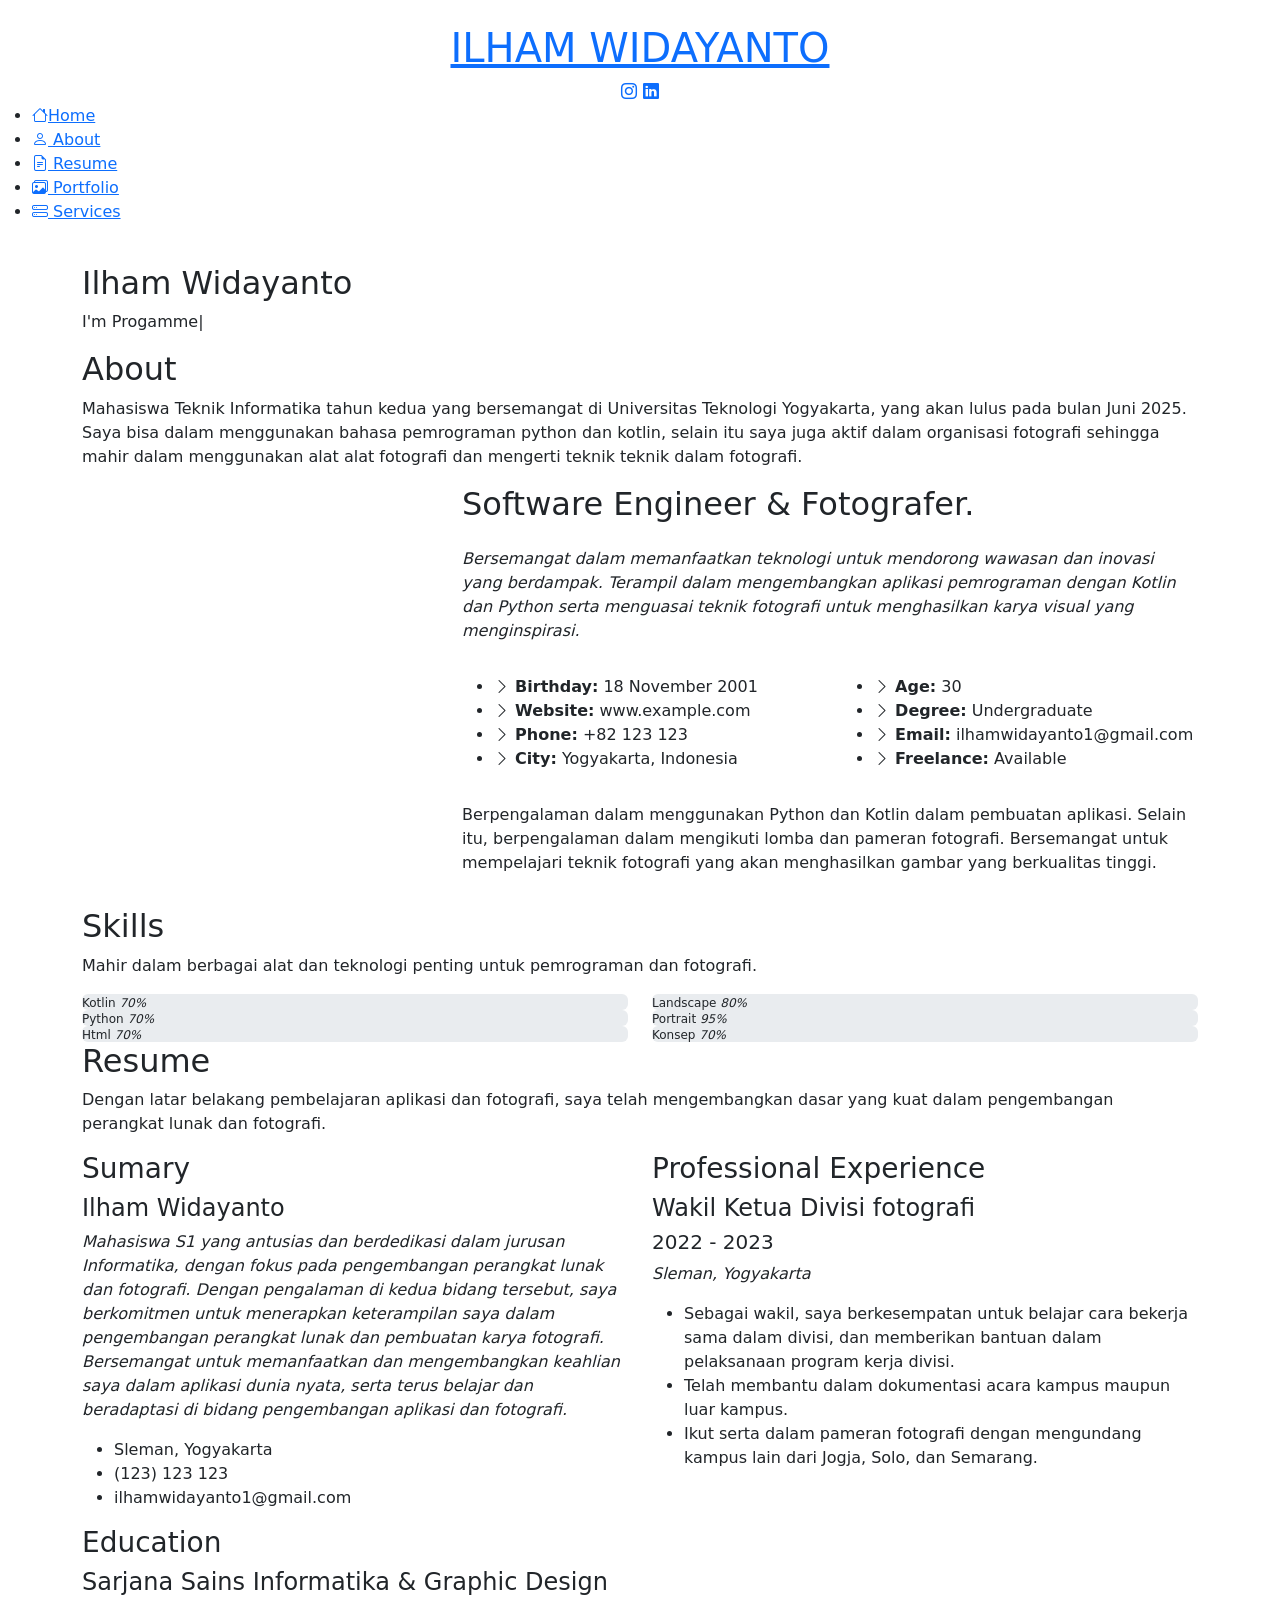
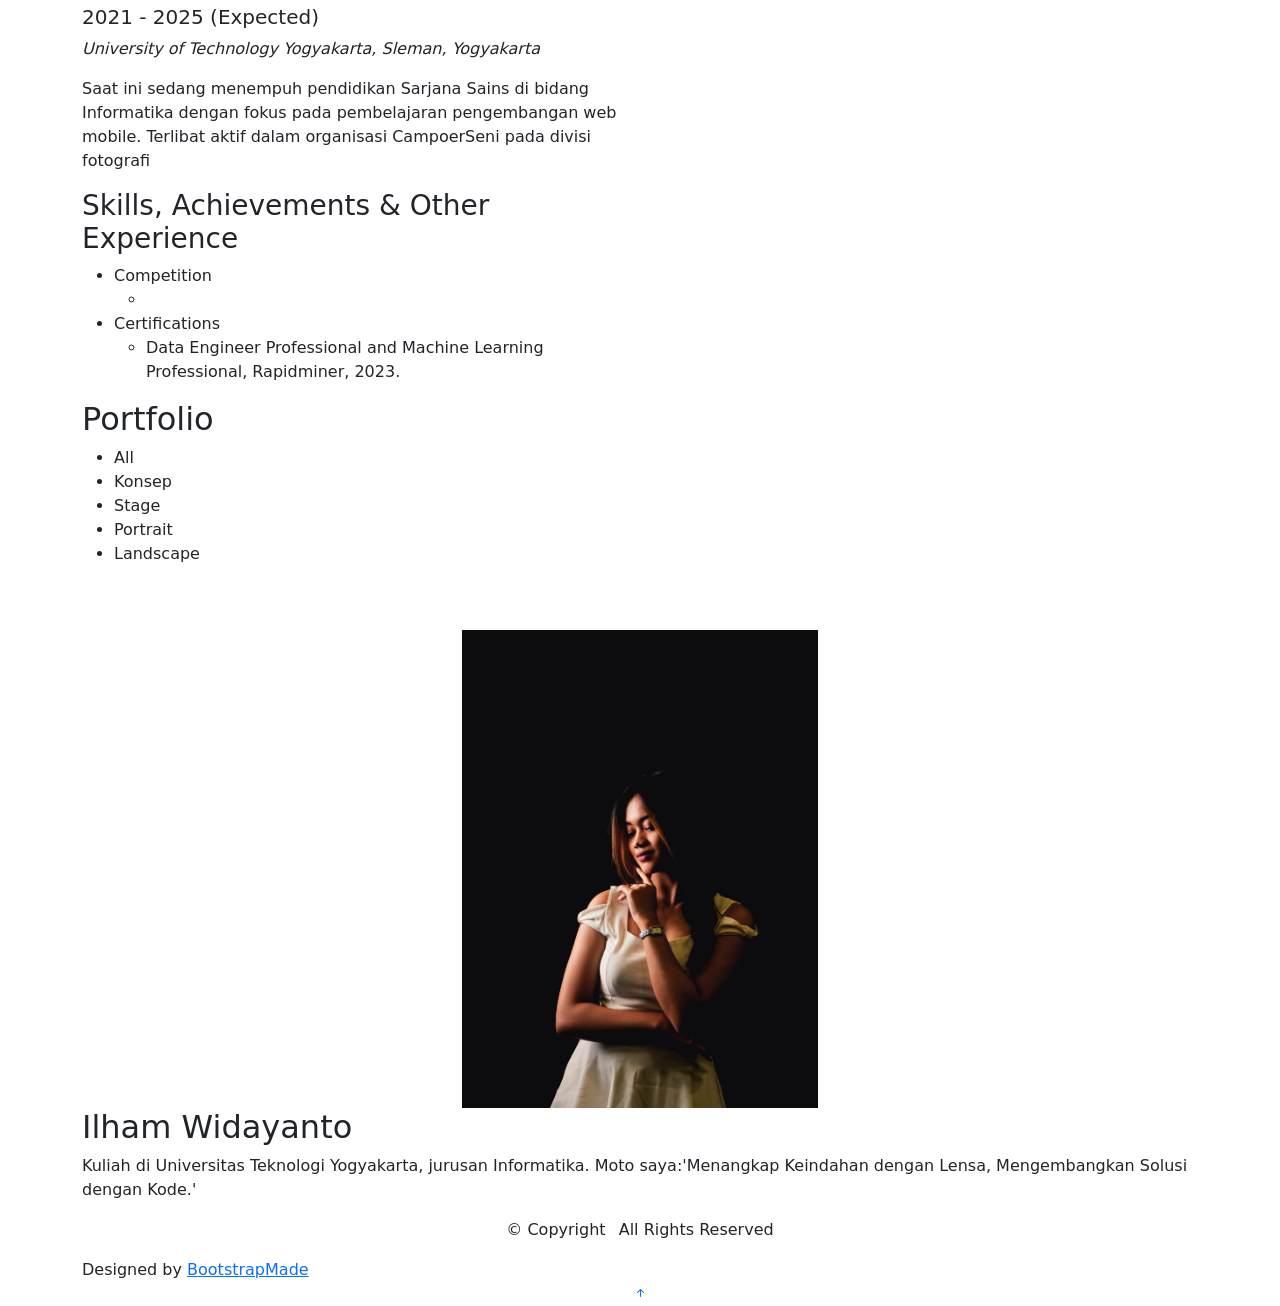
==== index.html @ 5b8242fe "Update index.html" ====
<!DOCTYPE html>
<html lang="en">

<head>
  <meta charset="utf-8">
  <meta content="width=device-width, initial-scale=1.0" name="viewport">
  <title>Portofolioku</title>
  <meta content="" name="description">
  <meta content="" name="keywords">

  <!-- Fonts -->
  <link href="https://fonts.googleapis.com" rel="preconnect">
  <link href="https://fonts.gstatic.com" rel="preconnect" crossorigin>
  <link href="https://fonts.googleapis.com/css2?family=Roboto:ital,wght@0,100;0,300;0,400;0,500;0,700;0,900;1,100;1,300;1,400;1,500;1,700;1,900&family=Poppins:ital,wght@0,100;0,200;0,300;0,400;0,500;0,600;0,700;0,800;0,900;1,100;1,200;1,300;1,400;1,500;1,600;1,700;1,800;1,900&family=Raleway:ital,wght@0,100;0,200;0,300;0,400;0,500;0,600;0,700;0,800;0,900;1,100;1,200;1,300;1,400;1,500;1,600;1,700;1,800;1,900&display=swap" rel="stylesheet">

  <!-- Vendor CSS Files -->
  <link href="vendor/bootstrap/css/bootstrap.min.css" rel="stylesheet">
  <link href="vendor/bootstrap-icons/bootstrap-icons.css" rel="stylesheet">
  <link href="vendor/aos/aos.css" rel="stylesheet">
  <link href="vendor/glightbox/css/glightbox.min.css" rel="stylesheet">
  <link href="vendor/swiper/swiper-bundle.min.css" rel="stylesheet">

  <!-- Main CSS File -->
  <link href="css/main.css" rel="stylesheet">

  <!-- =======================================================
  * Template Name: iPortfolio
  * Template URL: https://bootstrapmade.com/iportfolio-bootstrap-portfolio-websites-template/
  * Updated: Jun 29 2024 with Bootstrap v5.3.3
  * Author: BootstrapMade.com
  * License: https://bootstrapmade.com/license/
  ======================================================== -->
</head>

<body class="index-page">

  <header id="header" class="header dark-background d-flex flex-column">
    <i class="header-toggle d-xl-none bi bi-list"></i>

    <div class="profile-img">
      <img src="img/my-profile-img1.jpg" alt="" class="img-fluid rounded-circle">
    </div>

    <a href="index.html" class="logo d-flex align-items-center justify-content-center">
      <!-- Uncomment the line below if you also wish to use an image logo -->
      <!-- <img src="assets/img/logo.png" alt=""> -->
      <h1 class="sitename">ILHAM WIDAYANTO</h1>
    </a>

    <div class="social-links text-center">
      <a href="https://www.instagram.com/ilhamwdyt" class="instagram"><i class="bi bi-instagram"></i></a>
      <a href="https://www.linkedin.com/in/ilham-widayanto-861494320/" class="linkedin"><i class="bi bi-linkedin"></i></a>
    </div>

    <nav id="navmenu" class="navmenu">
      <ul>
        <li><a href="#hero" class="active"><i class="bi bi-house navicon"></i>Home</a></li>
        <li><a href="#about"><i class="bi bi-person navicon"></i> About</a></li>
        <li><a href="#resume"><i class="bi bi-file-earmark-text navicon"></i> Resume</a></li>
        <li><a href="#portfolio"><i class="bi bi-images navicon"></i> Portfolio</a></li>
        <li><a href="#services"><i class="bi bi-hdd-stack navicon"></i> Services</a></li>
      </ul>
    </nav>

  </header>

  <main class="main">

    <!-- Hero Section -->
    <section id="hero" class="hero section dark-background">

      <img src="img/hero-bg1.jpg" alt="" data-aos="fade-in" class="">

      <div class="container" data-aos="fade-up" data-aos-delay="100">
        <h2>Ilham Widayanto</h2>
        <p>I'm <span class="typed" data-typed-items="Progammer, Photographer">Designer</span><span class="typed-cursor typed-cursor--blink" aria-hidden="true"></span><span class="typed-cursor typed-cursor--blink" aria-hidden="true"></span></p>
      </div>

    </section><!-- /Hero Section -->

    <!-- About Section -->
    <section id="about" class="about section">

      <!-- Section Title -->
      <div class="container section-title" data-aos="fade-up">
        <h2>About</h2>
        <p>Mahasiswa Teknik Informatika tahun kedua yang bersemangat di Universitas Teknologi Yogyakarta, yang akan lulus pada bulan Juni 2025. Saya bisa dalam menggunakan bahasa pemrograman python dan kotlin, selain itu saya juga aktif dalam organisasi fotografi sehingga mahir dalam menggunakan alat alat fotografi dan mengerti teknik teknik dalam fotografi.</p>
      </div><!-- End Section Title -->

      <div class="container" data-aos="fade-up" data-aos-delay="100">

        <div class="row gy-4 justify-content-center">
          <div class="col-lg-4">
            <img src="img/my-profile-img1.jpg" class="img-fluid" alt="">
          </div>
          <div class="col-lg-8 content">
            <h2>Software Engineer &amp; Fotografer.</h2>
            <p class="fst-italic py-3">
              Bersemangat dalam memanfaatkan teknologi untuk mendorong wawasan dan inovasi yang berdampak. Terampil dalam mengembangkan aplikasi pemrograman dengan Kotlin dan Python serta menguasai teknik fotografi untuk menghasilkan karya visual yang menginspirasi.
            </p>
            <div class="row">
              <div class="col-lg-6">
                <ul>
                  <li><i class="bi bi-chevron-right"></i> <strong>Birthday:</strong> <span>18 November 2001</span></li>
                  <li><i class="bi bi-chevron-right"></i> <strong>Website:</strong> <span>www.example.com</span></li>
                  <li><i class="bi bi-chevron-right"></i> <strong>Phone:</strong> <span>+82 123 123</span></li>
                  <li><i class="bi bi-chevron-right"></i> <strong>City:</strong> <span>Yogyakarta, Indonesia</span></li>
                </ul>
              </div>
              <div class="col-lg-6">
                <ul>
                  <li><i class="bi bi-chevron-right"></i> <strong>Age:</strong> <span>30</span></li>
                  <li><i class="bi bi-chevron-right"></i> <strong>Degree:</strong> <span>Undergraduate</span></li>
                  <li><i class="bi bi-chevron-right"></i> <strong>Email:</strong> <span>ilhamwidayanto1@gmail.com</span></li>
                  <li><i class="bi bi-chevron-right"></i> <strong>Freelance:</strong> <span>Available</span></li>
                </ul>
              </div>
            </div>
            <p class="py-3">
              Berpengalaman dalam menggunakan Python dan Kotlin dalam pembuatan aplikasi. Selain itu, berpengalaman dalam mengikuti lomba dan pameran fotografi. Bersemangat untuk mempelajari teknik fotografi yang akan menghasilkan gambar yang berkualitas tinggi.
            </p>
          </div>
        </div>

      </div>

    </section><!-- /About Section -->

    <!-- Skills Section -->
    <section id="skills" class="skills section light-background">

      <!-- Section Title -->
      <div class="container section-title" data-aos="fade-up">
        <h2>Skills</h2>
        <p>Mahir dalam berbagai alat dan teknologi penting untuk pemrograman dan fotografi.</p>
      </div><!-- End Section Title -->

      <div class="container" data-aos="fade-up" data-aos-delay="100">

        <div class="row skills-content skills-animation">

          <div class="col-lg-6">

            <div class="progress">
              <span class="skill"><span>Kotlin</span> <i class="val">70%</i></span>
              <div class="progress-bar-wrap">
                <div class="progress-bar" role="progressbar" aria-valuenow="70" aria-valuemin="0" aria-valuemax="100"></div>
              </div>
            </div><!-- End Skills Item -->

            <div class="progress">
              <span class="skill"><span>Python</span> <i class="val">70%</i></span>
              <div class="progress-bar-wrap">
                <div class="progress-bar" role="progressbar" aria-valuenow="70" aria-valuemin="0" aria-valuemax="100"></div>
              </div>
            </div><!-- End Skills Item -->

            <div class="progress">
              <span class="skill"><span>Html</span> <i class="val">70%</i></span>
              <div class="progress-bar-wrap">
                <div class="progress-bar" role="progressbar" aria-valuenow="70" aria-valuemin="0" aria-valuemax="100"></div>
              </div>
            </div><!-- End Skills Item -->

          </div>

          <div class="col-lg-6">

            <div class="progress">
              <span class="skill"><span>Landscape</span> <i class="val">80%</i></span>
              <div class="progress-bar-wrap">
                <div class="progress-bar" role="progressbar" aria-valuenow="80" aria-valuemin="0" aria-valuemax="100"></div>
              </div>
            </div><!-- End Skills Item -->

            <div class="progress">
              <span class="skill"><span>Portrait</span> <i class="val">95%</i></span>
              <div class="progress-bar-wrap">
                <div class="progress-bar" role="progressbar" aria-valuenow="95" aria-valuemin="0" aria-valuemax="100"></div>
              </div>
            </div><!-- End Skills Item -->

            <div class="progress">
              <span class="skill"><span>Konsep</span> <i class="val">70%</i></span>
              <div class="progress-bar-wrap">
                <div class="progress-bar" role="progressbar" aria-valuenow="70" aria-valuemin="0" aria-valuemax="100"></div>
              </div>
            </div><!-- End Skills Item -->

          </div>

        </div>

      </div>

    </section><!-- /Skills Section -->

    <!-- Resume Section -->
    <section id="resume" class="resume section">

      <!-- Section Title -->
      <div class="container section-title" data-aos="fade-up">
        <h2>Resume</h2>
        <p>Dengan latar belakang pembelajaran aplikasi dan fotografi, saya telah mengembangkan dasar yang kuat dalam pengembangan perangkat lunak dan fotografi.</p>
      </div><!-- End Section Title -->

      <div class="container">

        <div class="row">

          <div class="col-lg-6" data-aos="fade-up" data-aos-delay="100">
            <h3 class="resume-title">Sumary</h3>

            <div class="resume-item pb-0">
              <h4>Ilham Widayanto</h4>
              <p><em>Mahasiswa S1 yang antusias dan berdedikasi dalam jurusan Informatika, dengan fokus pada pengembangan perangkat lunak dan fotografi. Dengan pengalaman di kedua bidang tersebut, saya berkomitmen untuk menerapkan keterampilan saya dalam pengembangan perangkat lunak dan pembuatan karya fotografi. Bersemangat untuk memanfaatkan dan mengembangkan keahlian saya dalam aplikasi dunia nyata, serta terus belajar dan beradaptasi di bidang pengembangan aplikasi dan fotografi.</em></p>
              <ul>
                <li>Sleman, Yogyakarta</li>
                <li>(123) 123 123</li>
                <li>ilhamwidayanto1@gmail.com</li>
              </ul>
            </div><!-- Edn Resume Item -->

            <h3 class="resume-title">Education</h3>
            <div class="resume-item">
              <h4>Sarjana Sains Informatika &amp; Graphic Design</h4>
              <h5>2021 - 2025 (Expected)</h5>
              <p><em>University of Technology Yogyakarta, Sleman, Yogyakarta</em></p>
              <p>Saat ini sedang menempuh pendidikan Sarjana Sains di bidang Informatika dengan fokus pada pembelajaran pengembangan web mobile. Terlibat aktif dalam organisasi CampoerSeni pada divisi fotografi</p>
            </div><!-- Edn Resume Item -->

            <h3 class="resume-title">Skills, Achievements & Other Experience</h3>
            <div class="resume-item">
              <ul>
                <li>Competition</li>
                <ul>
                  <li></li>
                </ul>
                <li>Certifications</li>
                <ul>
                  <li>Data Engineer Professional and Machine Learning Professional, Rapidminer, 2023.</li>
                </ul>
              </ul>
            </div><!-- Edn Resume Item -->

          </div>

          <div class="col-lg-6" data-aos="fade-up" data-aos-delay="200">
            <h3 class="resume-title">Professional Experience</h3>
            <div class="resume-item">
              <h4>Wakil Ketua Divisi fotografi</h4>
              <h5>2022 - 2023</h5>
              <p><em>Sleman, Yogyakarta </em></p>
              <ul>
                <li>Sebagai wakil, saya berkesempatan untuk belajar cara bekerja sama dalam divisi, dan memberikan bantuan dalam pelaksanaan program kerja divisi.</li>
                <li>Telah membantu dalam dokumentasi acara kampus maupun luar kampus. </li>
                <li>Ikut serta dalam pameran fotografi dengan mengundang kampus lain dari Jogja, Solo, dan Semarang.</li>
              </ul>
            </div><!-- Edn Resume Item -->

          </div>

        </div>

      </div>

    </section><!-- /Resume Section -->

    <!-- Portfolio Section -->
    <section id="portfolio" class="portfolio section light-background">

      <!-- Section Title -->
      <div class="container section-title" data-aos="fade-up">
        <h2>Portfolio</h2>
      </div><!-- End Section Title -->

      <div class="container">

        <div class="isotope-layout" data-default-filter="*" data-layout="masonry" data-sort="original-order">

          <ul class="portfolio-filters isotope-filters" data-aos="fade-up" data-aos-delay="100">
            <li data-filter="*" class="filter-active">All</li>
            <li data-filter=".filter-konsep">Konsep</li>
            <li data-filter=".filter-stage">Stage</li>
            <li data-filter=".filter-portrait">Portrait</li>
            <li data-filter=".filter-landscape">Landscape</li>
          </ul><!-- End Portfolio Filters -->

          <div class="row gy-4 isotope-container" data-aos="fade-up" data-aos-delay="200">

            <div class="col-lg-4 col-md-6 portfolio-item isotope-item filter-portrait filter-konsep">
              <div class="portfolio-content h-100">
                <img src="portfolio/port1.jpg" class="img-fluid" alt="">
                <div class="portfolio-info">
                </div>
              </div>
            </div><!-- End Portfolio Item -->

            <div class="col-lg-4 col-md-6 portfolio-item isotope-item filter-portrait">
              <div class="portfolio-content h-100">
                <img src="portfolio/port2.jpg" class="img-fluid" alt="">
                <div class="portfolio-info">
                </div>
              </div>
            </div><!-- End Portfolio Item -->

            <div class="col-lg-4 col-md-6 portfolio-item isotope-item filter-portrait">
              <div class="portfolio-content h-100">
                <img src="portfolio/port3.jpg" class="img-fluid" alt="">
                <div class="portfolio-info">
                </div>
              </div>
            </div><!-- End Portfolio Item -->

            <div class="col-lg-4 col-md-6 portfolio-item isotope-item filter-landscape">
              <div class="portfolio-content h-100">
                <img src="portfolio/port4.jpg" class="img-fluid" alt="">
                <div class="portfolio-info">
                </div>
              </div>
            </div><!-- End Portfolio Item -->

            <div class="col-lg-4 col-md-6 portfolio-item isotope-item filter-portrait filter-konsep">
              <div class="portfolio-content h-100">
                <img src="portfolio/port5.jpg" class="img-fluid" alt="">
                <div class="portfolio-info">
                </div>
              </div>
            </div><!-- End Portfolio Item -->

            <div class="col-lg-4 col-md-6 portfolio-item isotope-item filter-konsep">
              <div class="portfolio-content h-100">
                <img src="portfolio/port6.jpg" class="img-fluid" alt="">
                <div class="portfolio-info">
                </div>
              </div>
            </div><!-- End Portfolio Item -->

            <div class="col-lg-4 col-md-6 portfolio-item isotope-item filter-stage">
              <div class="portfolio-content h-100">
                <img src="portfolio/port7.jpg" class="img-fluid" alt="">
                <div class="portfolio-info">
                </div>
              </div>
            </div><!-- End Portfolio Item -->

          </div><!-- End Portfolio Container -->

        </div>

      </div>

    </section><!-- /Portfolio Section -->

    <!-- Services Section -->
    <section id="services" class="services section">

      <!-- Section Title -->
      <div class="container section-title" data-aos="fade-up">
        <h2>Ilham Widayanto</h2>
        <p>Kuliah di Universitas Teknologi Yogyakarta, jurusan Informatika. Moto saya:'Menangkap Keindahan dengan Lensa, Mengembangkan Solusi dengan Kode.'</p>
      </div><!-- End Section Title -->


  </main>

  <footer id="footer" class="footer position-relative light-background">

    <div class="container">
      <div class="copyright text-center ">
        <p>© <span>Copyright</span> <strong class="px-1 sitename"></strong> <span>All Rights Reserved</span></p>
      </div>
      <div class="credits">
        <!-- All the links in the footer should remain intact. -->
        <!-- You can delete the links only if you've purchased the pro version. -->
        <!-- Licensing information: https://bootstrapmade.com/license/ -->
        <!-- Purchase the pro version with working PHP/AJAX contact form: [buy-url] -->
        Designed by <a href="https://bootstrapmade.com/">BootstrapMade</a>
      </div>
    </div>

  </footer>

  <!-- Scroll Top -->
  <a href="#" id="scroll-top" class="scroll-top d-flex align-items-center justify-content-center"><i class="bi bi-arrow-up-short"></i></a>

  <!-- Preloader -->
  <div id="preloader"></div>

  <!-- Vendor JS Files -->
  <script src="vendor/bootstrap/js/bootstrap.bundle.min.js"></script>
  <script src="vendor/php-email-form/validate.js"></script>
  <script src="vendor/aos/aos.js"></script>
  <script src="vendor/typed.js/typed.umd.js"></script>
  <script src="vendor/purecounter/purecounter_vanilla.js"></script>
  <script src="vendor/waypoints/noframework.waypoints.js"></script>
  <script src="vendor/glightbox/js/glightbox.min.js"></script>
  <script src="vendor/imagesloaded/imagesloaded.pkgd.min.js"></script>
  <script src="vendor/isotope-layout/isotope.pkgd.min.js"></script>
  <script src="vendor/swiper/swiper-bundle.min.js"></script>

  <!-- Main JS File -->
  <script src="js/main.js"></script>

</body>

</html>
---- css/main.css ----
/**
* Template Name: iPortfolio
* Template URL: https://bootstrapmade.com/iportfolio-bootstrap-portfolio-websites-template/
* Updated: Jun 29 2024 with Bootstrap v5.3.3
* Author: BootstrapMade.com
* License: https://bootstrapmade.com/license/
*/

/*--------------------------------------------------------------
# Font & Color Variables
# Help: https://bootstrapmade.com/color-system/
--------------------------------------------------------------*/
/* Fonts */
:root {
  --default-font: "Roboto",  system-ui, -apple-system, "Segoe UI", Roboto, "Helvetica Neue", Arial, "Noto Sans", "Liberation Sans", sans-serif, "Apple Color Emoji", "Segoe UI Emoji", "Segoe UI Symbol", "Noto Color Emoji";
  --heading-font: "Raleway",  sans-serif;
  --nav-font: "Poppins",  sans-serif;
}

/* Global Colors - The following color variables are used throughout the website. Updating them here will change the color scheme of the entire website */
:root { 
  --background-color: #ffffff; /* Background color for the entire website, including individual sections */
  --default-color: #272829; /* Default color used for the majority of the text content across the entire website */
  --heading-color: #050d18; /* Color for headings, subheadings and title throughout the website */
  --accent-color: #149ddd; /* Accent color that represents your brand on the website. It's used for buttons, links, and other elements that need to stand out */
  --surface-color: #ffffff; /* The surface color is used as a background of boxed elements within sections, such as cards, icon boxes, or other elements that require a visual separation from the global background. */
  --contrast-color: #ffffff; /* Contrast color for text, ensuring readability against backgrounds of accent, heading, or default colors. */
}

/* Nav Menu Colors - The following color variables are used specifically for the navigation menu. They are separate from the global colors to allow for more customization options */
:root {
  --nav-color: #a8a9b4;  /* The default color of the main navmenu links */
  --nav-hover-color: #ffffff; /* Applied to main navmenu links when they are hovered over or active */
  --nav-mobile-background-color: #040b14; /* Used as the background color for mobile navigation menu */
  --nav-dropdown-background-color: #040b14; /* Used as the background color for dropdown items that appear when hovering over primary navigation items */
  --nav-dropdown-color: #a8a9b4; /* Used for navigation links of the dropdown items in the navigation menu. */
  --nav-dropdown-hover-color: #ffffff; /* Similar to --nav-hover-color, this color is applied to dropdown navigation links when they are hovered over. */
}

/* Color Presets - These classes override global colors when applied to any section or element, providing reuse of the sam color scheme. */

.light-background {
  --background-color: #f4fafd;
  --surface-color: #ffffff;
}

.dark-background {
  --background-color: #040b14;
  --default-color: #ffffff;
  --heading-color: #ffffff;
  --surface-color: #151f2b;
  --contrast-color: #ffffff;
}

/* Smooth scroll */
:root {
  scroll-behavior: smooth;
}

/*--------------------------------------------------------------
# General Styling & Shared Classes
--------------------------------------------------------------*/
body {
  color: var(--default-color);
  background-color: var(--background-color);
  font-family: var(--default-font);
}

a {
  color: var(--accent-color);
  text-decoration: none;
  transition: 0.3s;
}

a:hover {
  color: color-mix(in srgb, var(--accent-color), transparent 25%);
  text-decoration: none;
}

h1,
h2,
h3,
h4,
h5,
h6 {
  color: var(--heading-color);
  font-family: var(--heading-font);
}

/* PHP Email Form Messages
------------------------------*/
.php-email-form .error-message {
  display: none;
  background: #df1529;
  color: #ffffff;
  text-align: left;
  padding: 15px;
  margin-bottom: 24px;
  font-weight: 600;
}

.php-email-form .sent-message {
  display: none;
  color: #ffffff;
  background: #059652;
  text-align: center;
  padding: 15px;
  margin-bottom: 24px;
  font-weight: 600;
}

.php-email-form .loading {
  display: none;
  background: var(--surface-color);
  text-align: center;
  padding: 15px;
  margin-bottom: 24px;
}

.php-email-form .loading:before {
  content: "";
  display: inline-block;
  border-radius: 50%;
  width: 24px;
  height: 24px;
  margin: 0 10px -6px 0;
  border: 3px solid var(--accent-color);
  border-top-color: var(--surface-color);
  animation: php-email-form-loading 1s linear infinite;
}

@keyframes php-email-form-loading {
  0% {
    transform: rotate(0deg);
  }

  100% {
    transform: rotate(360deg);
  }
}

/*--------------------------------------------------------------
# Global Header
--------------------------------------------------------------*/
.header {
  color: var(--default-color);
  background-color: var(--background-color);
  position: fixed;
  top: 0;
  left: 0;
  bottom: 0;
  padding: 0 15px;
  width: 300px;
  transition: all ease-in-out 0.3s;
  overflow-y: auto;
  z-index: 997;
  border-right: 1px solid color-mix(in srgb, var(--default-color), transparent 90%);
}

.header .profile-img img {
  margin: 15px auto;
  display: block;
  width: 120px;
  border: 8px solid color-mix(in srgb, var(--default-color), transparent 85%);
}

.header .logo {
  line-height: 1;
  margin-bottom: 15px;
}

.header .logo img {
  max-height: 32px;
  margin-right: 8px;
}

.header .logo h1 {
  font-size: 24px;
  margin: 0;
  font-weight: 700;
  color: var(--heading-color);
}

.header .social-links {
  margin: 0 0 20px 0;
}

.header .social-links a {
  font-size: 16px;
  display: inline-flex;
  align-items: center;
  justify-content: center;
  background: color-mix(in srgb, var(--default-color), transparent 90%);
  color: var(--default-color);
  margin: 0 2px;
  border-radius: 50%;
  text-align: center;
  width: 40px;
  height: 40px;
  transition: 0.3s;
}

.header .social-links a:hover {
  color: var(--contrast-color);
  background: var(--accent-color);
}

@media (min-width: 1200px) {

  .header~main,
  .header~#footer {
    margin-left: 300px;
  }
}

@media (max-width: 1199px) {
  .header {
    left: -100%;
  }
}

.header.header-show {
  left: 0;
}

.header .header-toggle {
  color: var(--contrast-color);
  background-color: var(--accent-color);
  font-size: 22px;
  display: flex;
  align-items: center;
  justify-content: center;
  width: 40px;
  height: 40px;
  border-radius: 50%;
  cursor: pointer;
  position: fixed;
  top: 15px;
  right: 15px;
  z-index: 9999;
  transition: background-color 0.3s;
}

.header .header-toggle:hover {
  color: var(--contrast-color);
  background-color: color-mix(in srgb, var(--accent-color) 90%, white 15%);
}

/*--------------------------------------------------------------
# Navigation Menu
--------------------------------------------------------------*/
.mobile-nav-toggle {
  display: none;
}

.navmenu {
  padding: 0;
  z-index: 9997;
}

.navmenu ul {
  list-style: none;
  padding: 0 0 20px 0;
  margin: 0;
}

.navmenu a,
.navmenu a:focus {
  color: var(--nav-color);
  padding: 15px 10px;
  font-family: var(--nav-font);
  font-size: 16px;
  font-weight: 400;
  display: flex;
  align-items: center;
  white-space: nowrap;
  transition: 0.3s;
  width: 100%;
}

.navmenu a .navicon,
.navmenu a:focus .navicon {
  font-size: 20px;
  margin-right: 10px;
}

.navmenu a .toggle-dropdown,
.navmenu a:focus .toggle-dropdown {
  font-size: 12px;
  line-height: 0;
  margin-left: auto;
  width: 30px;
  height: 30px;
  display: flex;
  align-items: center;
  justify-content: center;
  border-radius: 50%;
  transition: 0.3s;
  flex-shrink: 0;
  background-color: color-mix(in srgb, var(--accent-color), transparent 90%);
}

.navmenu a .toggle-dropdown:hover,
.navmenu a:focus .toggle-dropdown:hover {
  background-color: var(--accent-color);
  color: var(--contrast-color);
}

.navmenu a:hover,
.navmenu .active,
.navmenu .active:focus {
  color: var(--nav-hover-color);
}

.navmenu a:hover .navicon,
.navmenu .active .navicon,
.navmenu .active:focus .navicon {
  color: var(--accent-color);
}

.navmenu .active .toggle-dropdown,
.navmenu .active:focus .toggle-dropdown {
  background-color: var(--accent-color);
  color: var(--contrast-color);
  transform: rotate(180deg);
}

.navmenu .dropdown {
  display: block;
}

.navmenu .dropdown a,
.navmenu .dropdown a:focus {
  color: --nav-dropdown-color;
}

.navmenu .dropdown a:hover,
.navmenu .dropdown .active,
.navmenu .dropdown .active:focus {
  color: var(--nav-dropdown-hover-color);
}

.navmenu .dropdown ul {
  position: static;
  display: none;
  z-index: 99;
  padding: 5px 10px;
  margin: 5px 10px;
  background-color: var(--nav-dropdown-background-color);
  border: 1px solid color-mix(in srgb, var(--default-color), transparent 90%);
  box-shadow: none;
  transition: all 0.5s ease-in-out;
}

.navmenu .dropdown ul ul {
  background-color: rgba(33, 37, 41, 0.1);
}

.navmenu .dropdown>.dropdown-active {
  display: block;
  background-color: rgba(33, 37, 41, 0.03);
}

/*--------------------------------------------------------------
# Global Footer
--------------------------------------------------------------*/
.footer {
  color: var(--default-color);
  background-color: var(--background-color);
  font-size: 14px;
  padding: 40px 0;
  position: relative;
  border-top: 1px solid color-mix(in srgb, var(--default-color), transparent 90%);
}

.footer .copyright p {
  margin-bottom: 0;
}

.footer .credits {
  margin-top: 4px;
  font-size: 13px;
  text-align: center;
}

/*--------------------------------------------------------------
# Preloader
--------------------------------------------------------------*/
#preloader {
  position: fixed;
  inset: 0;
  z-index: 999999;
  overflow: hidden;
  background: var(--background-color);
  transition: all 0.6s ease-out;
}

#preloader:before {
  content: "";
  position: fixed;
  top: calc(50% - 30px);
  left: calc(50% - 30px);
  border: 6px solid #ffffff;
  border-color: var(--accent-color) transparent var(--accent-color) transparent;
  border-radius: 50%;
  width: 60px;
  height: 60px;
  animation: animate-preloader 1.5s linear infinite;
}

@keyframes animate-preloader {
  0% {
    transform: rotate(0deg);
  }

  100% {
    transform: rotate(360deg);
  }
}

/*--------------------------------------------------------------
# Scroll Top Button
--------------------------------------------------------------*/
.scroll-top {
  position: fixed;
  visibility: hidden;
  opacity: 0;
  right: 15px;
  bottom: -15px;
  z-index: 99999;
  background-color: var(--accent-color);
  width: 44px;
  height: 44px;
  border-radius: 50px;
  transition: all 0.4s;
}

.scroll-top i {
  font-size: 24px;
  color: var(--contrast-color);
  line-height: 0;
}

.scroll-top:hover {
  background-color: color-mix(in srgb, var(--accent-color), transparent 20%);
  color: var(--contrast-color);
}

.scroll-top.active {
  visibility: visible;
  opacity: 1;
  bottom: 15px;
}

/*--------------------------------------------------------------
# Disable aos animation delay on mobile devices
--------------------------------------------------------------*/
@media screen and (max-width: 768px) {
  [data-aos-delay] {
    transition-delay: 0 !important;
  }
}

/*--------------------------------------------------------------
# Global Page Titles & Breadcrumbs
--------------------------------------------------------------*/
.page-title {
  color: var(--default-color);
  background-color: var(--background-color);
  padding: 25px 0;
  position: relative;
}

.page-title h1 {
  font-size: 24px;
  font-weight: 700;
}

.page-title .breadcrumbs ol {
  display: flex;
  flex-wrap: wrap;
  list-style: none;
  padding: 0;
  margin: 0;
  font-size: 14px;
  font-weight: 400;
}

.page-title .breadcrumbs ol li+li {
  padding-left: 10px;
}

.page-title .breadcrumbs ol li+li::before {
  content: "/";
  display: inline-block;
  padding-right: 10px;
  color: color-mix(in srgb, var(--default-color), transparent 70%);
}

/*--------------------------------------------------------------
# Global Sections
--------------------------------------------------------------*/
section,
.section {
  color: var(--default-color);
  background-color: var(--background-color);
  padding: 60px 0;
  overflow: clip;
}

/*--------------------------------------------------------------
# Global Section Titles
--------------------------------------------------------------*/
.section-title {
  padding-bottom: 60px;
  position: relative;
}

.section-title h2 {
  font-size: 32px;
  font-weight: 700;
  margin-bottom: 20px;
  padding-bottom: 20px;
  position: relative;
}

.section-title h2:after {
  content: "";
  position: absolute;
  display: block;
  width: 50px;
  height: 3px;
  background: var(--accent-color);
  left: 0;
  bottom: 0;
}

.section-title p {
  margin-bottom: 0;
}

/*--------------------------------------------------------------
# Hero Section
--------------------------------------------------------------*/
.hero {
  width: 100%;
  min-height: 100vh;
  position: relative;
  padding: 80px 0;
  display: flex;
  align-items: center;
  justify-content: center;
}

.hero img {
  position: absolute;
  inset: 0;
  display: block;
  width: 100%;
  height: 100%;
  object-fit: cover;
  z-index: 1;
}

.hero:before {
  content: "";
  background: color-mix(in srgb, var(--background-color), transparent 70%);
  position: absolute;
  inset: 0;
  z-index: 2;
}

.hero .container {
  position: relative;
  z-index: 3;
}

.hero h2 {
  margin: 0;
  font-size: 64px;
  font-weight: 700;
}

.hero p {
  margin: 5px 0 0 0;
  font-size: 26px;
}

.hero p span {
  letter-spacing: 1px;
  border-bottom: 2px solid var(--accent-color);
}

.hero .social-links {
  margin-top: 25px;
}

.hero .social-links a {
  font-size: 24px;
  display: inline-block;
  color: color-mix(in srgb, var(--default-color), transparent 50%);
  line-height: 1;
  margin-right: 20px;
  transition: 0.3s;
}

.hero .social-links a:hover {
  color: var(--accent-color);
}

@media (max-width: 768px) {
  .hero h2 {
    font-size: 32px;
  }

  .hero p {
    font-size: 20px;
  }
}

/*--------------------------------------------------------------
# About Section
--------------------------------------------------------------*/
.about .content h2 {
  font-weight: 700;
  font-size: 24px;
}

.about .content ul {
  list-style: none;
  padding: 0;
}

.about .content ul li {
  margin-bottom: 20px;
  display: flex;
  align-items: center;
}

.about .content ul strong {
  margin-right: 10px;
}

.about .content ul i {
  font-size: 16px;
  margin-right: 5px;
  color: var(--accent-color);
  line-height: 0;
}

/*--------------------------------------------------------------
# Stats Section
--------------------------------------------------------------*/
.stats .stats-item {
  padding: 30px;
  width: 100%;
}

.stats .stats-item i {
  color: var(--accent-color);
  display: block;
  font-size: 44px;
  float: left;
  line-height: 0;
}

.stats .stats-item .purecounter {
  color: var(--heading-color);
  font-size: 48px;
  line-height: 40px;
  display: block;
  font-weight: 700;
  margin-left: 60px;
}

.stats .stats-item p {
  color: color-mix(in srgb, var(--default-color), transparent 40%);
  padding: 15px 0 0 0;
  margin: 0 0 0 60px;
  font-family: var(--heading-font);
  font-size: 14px;
}

/*--------------------------------------------------------------
# Skills Section
--------------------------------------------------------------*/
.skills .progress {
  height: 60px;
  display: block;
  background: none;
  border-radius: 0;
}

.skills .progress .skill {
  color: var(--heading-color);
  padding: 0;
  margin: 0 0 6px 0;
  text-transform: uppercase;
  display: block;
  font-weight: 600;
  font-family: var(--heading-font);
}

.skills .progress .skill .val {
  float: right;
  font-style: normal;
}

.skills .progress-bar-wrap {
  background: color-mix(in srgb, var(--default-color), transparent 90%);
  height: 10px;
}

.skills .progress-bar {
  width: 1px;
  height: 10px;
  transition: 0.9s;
  background-color: var(--accent-color);
}

/*--------------------------------------------------------------
# Resume Section
--------------------------------------------------------------*/
.resume .resume-title {
  color: var(--heading-color);
  font-size: 26px;
  font-weight: 700;
  margin-top: 20px;
  margin-bottom: 20px;
}

.resume .resume-item {
  padding: 0 0 20px 20px;
  margin-top: -2px;
  border-left: 2px solid var(--accent-color);
  position: relative;
}

.resume .resume-item h4 {
  line-height: 18px;
  font-size: 18px;
  font-weight: 600;
  text-transform: uppercase;
  color: color-mix(in srgb, var(--default-color), transparent 20%);
  margin-bottom: 10px;
}

.resume .resume-item h5 {
  font-size: 16px;
  padding: 5px 15px;
  display: inline-block;
  font-weight: 600;
  margin-bottom: 10px;
}

.resume .resume-item ul {
  padding-left: 20px;
}

.resume .resume-item ul li {
  padding-bottom: 10px;
}

.resume .resume-item:last-child {
  padding-bottom: 0;
}

.resume .resume-item::before {
  content: "";
  position: absolute;
  width: 16px;
  height: 16px;
  border-radius: 50px;
  left: -9px;
  top: 0;
  background: var(--background-color);
  border: 2px solid var(--accent-color);
}

/*--------------------------------------------------------------
# Portfolio Section
--------------------------------------------------------------*/
.portfolio .portfolio-filters {
  padding: 0;
  margin: 0 auto 20px auto;
  list-style: none;
  text-align: center;
}

.portfolio .portfolio-filters li {
  cursor: pointer;
  display: inline-block;
  padding: 0;
  font-size: 14px;
  font-weight: 400;
  margin: 0 10px;
  line-height: 1;
  text-transform: uppercase;
  margin-bottom: 10px;
  transition: all 0.3s ease-in-out;
}

.portfolio .portfolio-filters li:hover,
.portfolio .portfolio-filters li.filter-active {
  color: var(--accent-color);
}

.portfolio .portfolio-filters li:first-child {
  margin-left: 0;
}

.portfolio .portfolio-filters li:last-child {
  margin-right: 0;
}

@media (max-width: 575px) {
  .portfolio .portfolio-filters li {
    font-size: 14px;
    margin: 0 5px;
  }
}

.portfolio .portfolio-content {
  position: relative;
  overflow: hidden;
}

.portfolio .portfolio-content img {
  transition: 0.3s;
}

.portfolio .portfolio-content .portfolio-info {
  opacity: 0;
  position: absolute;
  inset: 0;
  z-index: 3;
  transition: all ease-in-out 0.3s;
  background: rgba(0, 0, 0, 0.6);
  padding: 15px;
}

.portfolio .portfolio-content .portfolio-info h4 {
  font-size: 14px;
  padding: 5px 10px;
  font-weight: 400;
  color: #ffffff;
  display: inline-block;
  background-color: var(--accent-color);
}

.portfolio .portfolio-content .portfolio-info p {
  position: absolute;
  bottom: 10px;
  text-align: center;
  display: inline-block;
  left: 0;
  right: 0;
  font-size: 16px;
  font-weight: 600;
  color: rgba(255, 255, 255, 0.8);
}

.portfolio .portfolio-content .portfolio-info .preview-link,
.portfolio .portfolio-content .portfolio-info .details-link {
  position: absolute;
  left: calc(50% - 40px);
  font-size: 26px;
  top: calc(50% - 14px);
  color: #fff;
  transition: 0.3s;
  line-height: 1.2;
}

.portfolio .portfolio-content .portfolio-info .preview-link:hover,
.portfolio .portfolio-content .portfolio-info .details-link:hover {
  color: var(--accent-color);
}

.portfolio .portfolio-content .portfolio-info .details-link {
  left: 50%;
  font-size: 34px;
  line-height: 0;
}

.portfolio .portfolio-content:hover .portfolio-info {
  opacity: 1;
}

.portfolio .portfolio-content:hover img {
  transform: scale(1.1);
}

/*--------------------------------------------------------------
# Services Section
--------------------------------------------------------------*/
.services .service-item {
  position: relative;
}

.services .service-item .icon {
  background: var(--accent-color);
  display: flex;
  align-items: center;
  justify-content: center;
  width: 54px;
  height: 54px;
  border-radius: 50%;
  transition: 0.5s;
  border: 1px solid var(--accent-color);
  margin-right: 20px;
}

.services .service-item .icon i {
  color: var(--contrast-color);
  font-size: 24px;
  line-height: 0;
}

.services .service-item:hover .icon {
  background: var(--surface-color);
}

.services .service-item:hover .icon i {
  color: var(--accent-color);
}

.services .service-item .title {
  font-weight: 700;
  margin-bottom: 15px;
  font-size: 18px;
}

.services .service-item .title a {
  color: var(--heading-color);
}

.services .service-item .title a:hover {
  color: var(--accent-color);
}

.services .service-item .description {
  line-height: 24px;
  font-size: 14px;
}

/*--------------------------------------------------------------
# Testimonials Section
--------------------------------------------------------------*/
.testimonials .testimonials-carousel,
.testimonials .testimonials-slider {
  overflow: hidden;
}

.testimonials .testimonial-item {
  box-sizing: content-box;
  text-align: center;
  min-height: 320px;
}

.testimonials .testimonial-item .testimonial-img {
  width: 90px;
  border-radius: 50%;
  margin: 0 auto;
}

.testimonials .testimonial-item h3 {
  font-size: 18px;
  font-weight: bold;
  margin: 10px 0 5px 0;
}

.testimonials .testimonial-item h4 {
  font-size: 14px;
  color: color-mix(in srgb, var(--default-color), transparent 20%);
  margin: 0;
}

.testimonials .testimonial-item .quote-icon-left,
.testimonials .testimonial-item .quote-icon-right {
  color: color-mix(in srgb, var(--accent-color), transparent 40%);
  font-size: 26px;
  line-height: 0;
}

.testimonials .testimonial-item .quote-icon-left {
  display: inline-block;
  left: -5px;
  position: relative;
}

.testimonials .testimonial-item .quote-icon-right {
  display: inline-block;
  right: -5px;
  position: relative;
  top: 10px;
  transform: scale(-1, -1);
}

.testimonials .testimonial-item p {
  font-style: italic;
  margin: 0 15px 15px 15px;
  padding: 20px;
  background-color: var(--surface-color);
  position: relative;
  margin-bottom: 35px;
  border-radius: 6px;
  box-shadow: 0px 2px 15px rgba(0, 0, 0, 0.1);
}

.testimonials .testimonial-item p::after {
  content: "";
  width: 0;
  height: 0;
  border-top: 20px solid var(--surface-color);
  border-right: 20px solid transparent;
  border-left: 20px solid transparent;
  position: absolute;
  bottom: -20px;
  left: calc(50% - 20px);
}

.testimonials .swiper-wrapper {
  height: auto;
}

.testimonials .swiper-pagination {
  margin-top: 40px;
  position: relative;
}

.testimonials .swiper-pagination .swiper-pagination-bullet {
  width: 12px;
  height: 12px;
  background-color: var(--background-color);
  opacity: 1;
  border: 1px solid var(--accent-color);
}

.testimonials .swiper-pagination .swiper-pagination-bullet-active {
  background-color: var(--accent-color);
}

/*--------------------------------------------------------------
# Contact Section
--------------------------------------------------------------*/
.contact .info-wrap {
  background-color: var(--surface-color);
  box-shadow: 0px 0px 20px rgba(0, 0, 0, 0.1);
  padding: 30px;
}

@media (max-width: 575px) {
  .contact .info-wrap {
    padding: 20px;
  }
}

.contact .info-item {
  margin-bottom: 40px;
}

.contact .info-item i {
  font-size: 20px;
  color: var(--accent-color);
  background: color-mix(in srgb, var(--accent-color), transparent 92%);
  width: 44px;
  height: 44px;
  display: flex;
  justify-content: center;
  align-items: center;
  border-radius: 50px;
  transition: all 0.3s ease-in-out;
  margin-right: 15px;
}

.contact .info-item h3 {
  padding: 0;
  font-size: 18px;
  font-weight: 700;
  margin-bottom: 5px;
}

.contact .info-item p {
  padding: 0;
  margin-bottom: 0;
  font-size: 14px;
}

.contact .info-item:hover i {
  background: var(--accent-color);
  color: var(--contrast-color);
}

.contact .php-email-form {
  background-color: var(--surface-color);
  height: 100%;
  padding: 30px;
  box-shadow: 0px 0px 20px rgba(0, 0, 0, 0.1);
}

@media (max-width: 575px) {
  .contact .php-email-form {
    padding: 20px;
  }
}

.contact .php-email-form input[type=text],
.contact .php-email-form input[type=email],
.contact .php-email-form textarea {
  font-size: 14px;
  padding: 10px 15px;
  box-shadow: none;
  border-radius: 0;
  color: var(--default-color);
  background-color: var(--surface-color);
  border-color: color-mix(in srgb, var(--default-color), transparent 80%);
}

.contact .php-email-form input[type=text]:focus,
.contact .php-email-form input[type=email]:focus,
.contact .php-email-form textarea:focus {
  border-color: var(--accent-color);
}

.contact .php-email-form input[type=text]::placeholder,
.contact .php-email-form input[type=email]::placeholder,
.contact .php-email-form textarea::placeholder {
  color: color-mix(in srgb, var(--default-color), transparent 70%);
}

.contact .php-email-form button[type=submit] {
  color: var(--contrast-color);
  background: var(--accent-color);
  border: 0;
  padding: 10px 30px;
  transition: 0.4s;
  border-radius: 50px;
}

.contact .php-email-form button[type=submit]:hover {
  background: color-mix(in srgb, var(--accent-color), transparent 25%);
}

/*--------------------------------------------------------------
# Portfolio Details Section
--------------------------------------------------------------*/
.portfolio-details .portfolio-details-slider img {
  width: 100%;
}

.portfolio-details .portfolio-details-slider .swiper-pagination {
  margin-top: 20px;
  position: relative;
}

.portfolio-details .portfolio-details-slider .swiper-pagination .swiper-pagination-bullet {
  width: 12px;
  height: 12px;
  background-color: color-mix(in srgb, var(--default-color), transparent 85%);
  opacity: 1;
}

.portfolio-details .portfolio-details-slider .swiper-pagination .swiper-pagination-bullet-active {
  background-color: var(--accent-color);
}

.portfolio-details .portfolio-info {
  padding: 30px;
  box-shadow: 0px 0 30px rgba(0, 0, 0, 0.1);
}

.portfolio-details .portfolio-info h3 {
  font-size: 22px;
  font-weight: 700;
  margin-bottom: 20px;
  padding-bottom: 20px;
  border-bottom: 1px solid color-mix(in srgb, var(--default-color), transparent 85%);
}

.portfolio-details .portfolio-info ul {
  list-style: none;
  padding: 0;
  font-size: 15px;
}

.portfolio-details .portfolio-info ul li+li {
  margin-top: 10px;
}

.portfolio-details .portfolio-description {
  padding-top: 30px;
}

.portfolio-details .portfolio-description h2 {
  font-size: 26px;
  font-weight: 700;
  margin-bottom: 20px;
}

.portfolio-details .portfolio-description p {
  padding: 0;
  color: color-mix(in srgb, var(--default-color), transparent 30%);
}

/*--------------------------------------------------------------
# Service Details Section
--------------------------------------------------------------*/
.service-details .services-list {
  padding: 10px 30px;
  border: 1px solid color-mix(in srgb, var(--default-color), transparent 90%);
  margin-bottom: 20px;
}

.service-details .services-list a {
  display: block;
  line-height: 1;
  padding: 8px 0 8px 15px;
  border-left: 3px solid color-mix(in srgb, var(--default-color), transparent 70%);
  margin: 20px 0;
  color: color-mix(in srgb, var(--default-color), transparent 20%);
  transition: 0.3s;
}

.service-details .services-list a.active {
  color: var(--heading-color);
  font-weight: 700;
  border-color: var(--accent-color);
}

.service-details .services-list a:hover {
  border-color: var(--accent-color);
}

.service-details .services-img {
  margin-bottom: 20px;
}

.service-details h3 {
  font-size: 26px;
  font-weight: 700;
}

.service-details h4 {
  font-size: 20px;
  font-weight: 700;
}

.service-details p {
  font-size: 15px;
}

.service-details ul {
  list-style: none;
  padding: 0;
  font-size: 15px;
}

.service-details ul li {
  padding: 5px 0;
  display: flex;
  align-items: center;
}

.service-details ul i {
  font-size: 20px;
  margin-right: 8px;
  color: var(--accent-color);
}

/*--------------------------------------------------------------
# Starter Section Section
--------------------------------------------------------------*/
.starter-section {
  /* Add your styles here */
}
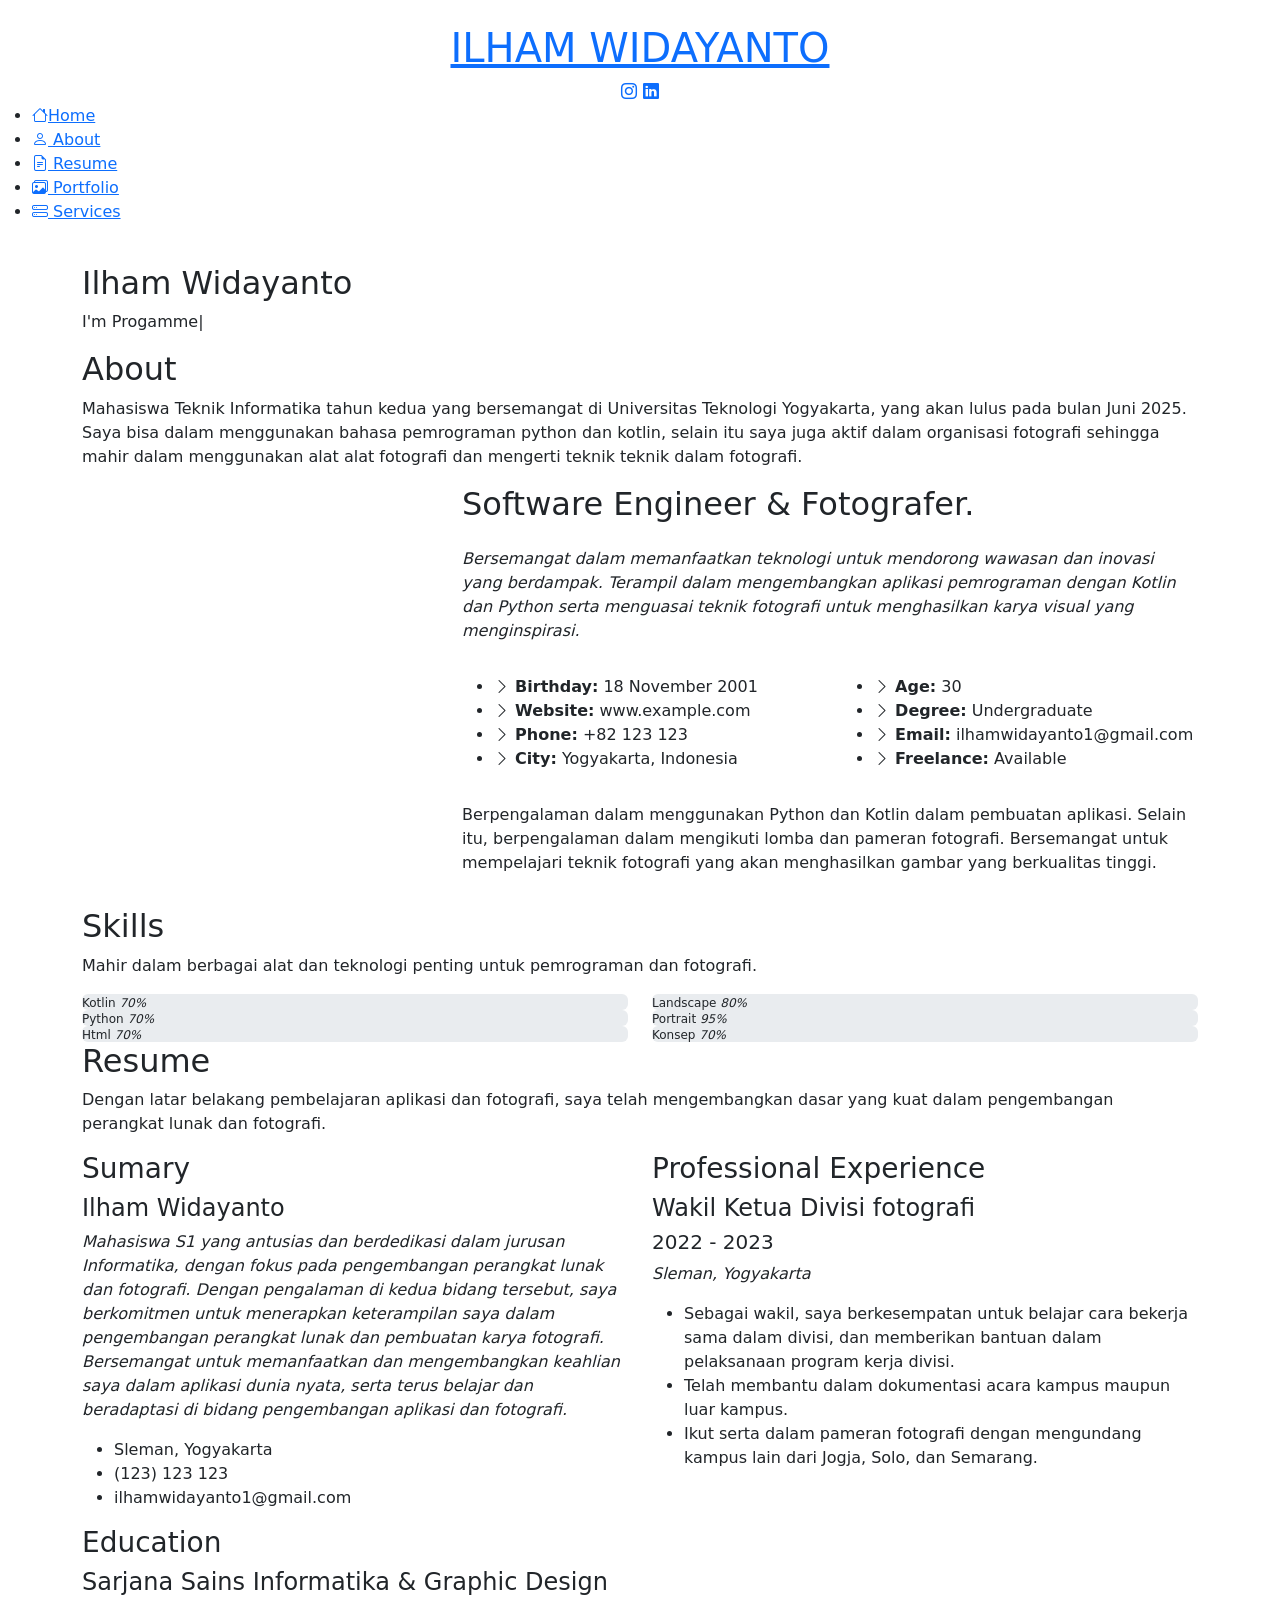
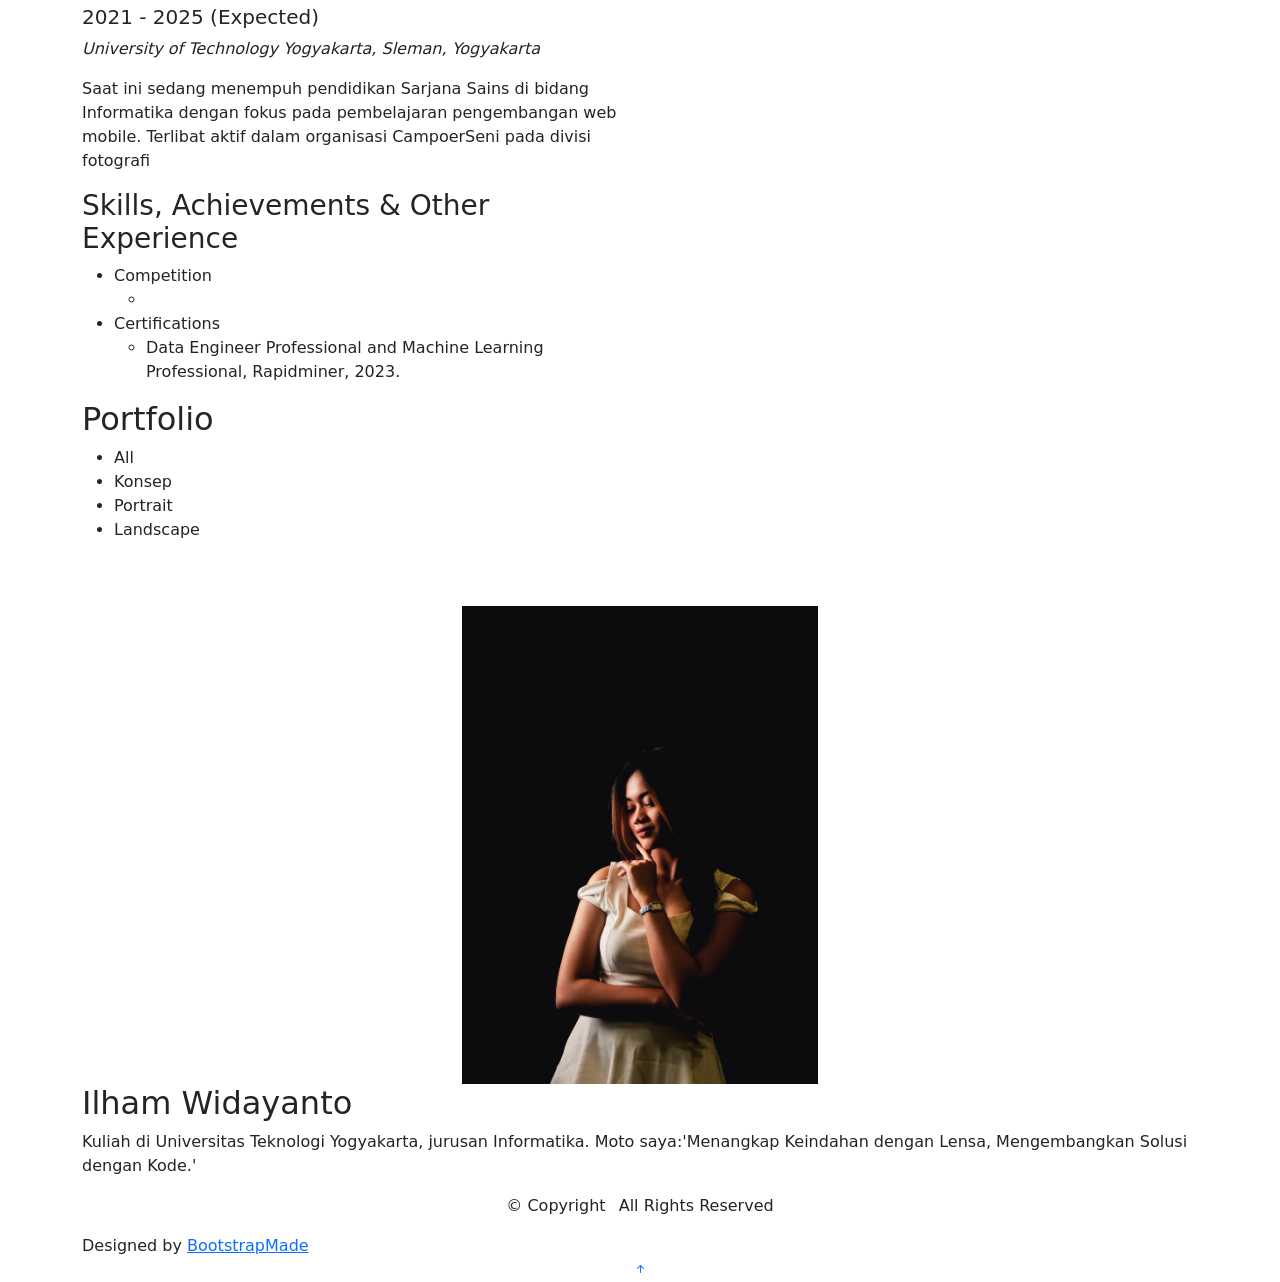
==== commit f19a629e: "Update index.html" ====
--- a/index.html
+++ b/index.html
@@ -281,7 +281,6 @@
           <ul class="portfolio-filters isotope-filters" data-aos="fade-up" data-aos-delay="100">
             <li data-filter="*" class="filter-active">All</li>
             <li data-filter=".filter-konsep">Konsep</li>
-            <li data-filter=".filter-stage">Stage</li>
             <li data-filter=".filter-portrait">Portrait</li>
             <li data-filter=".filter-landscape">Landscape</li>
           </ul><!-- End Portfolio Filters -->
@@ -336,7 +335,7 @@
               </div>
             </div><!-- End Portfolio Item -->
 
-            <div class="col-lg-4 col-md-6 portfolio-item isotope-item filter-stage">
+            <div class="col-lg-4 col-md-6 portfolio-item isotope-item">
               <div class="portfolio-content h-100">
                 <img src="portfolio/port7.jpg" class="img-fluid" alt="">
                 <div class="portfolio-info">
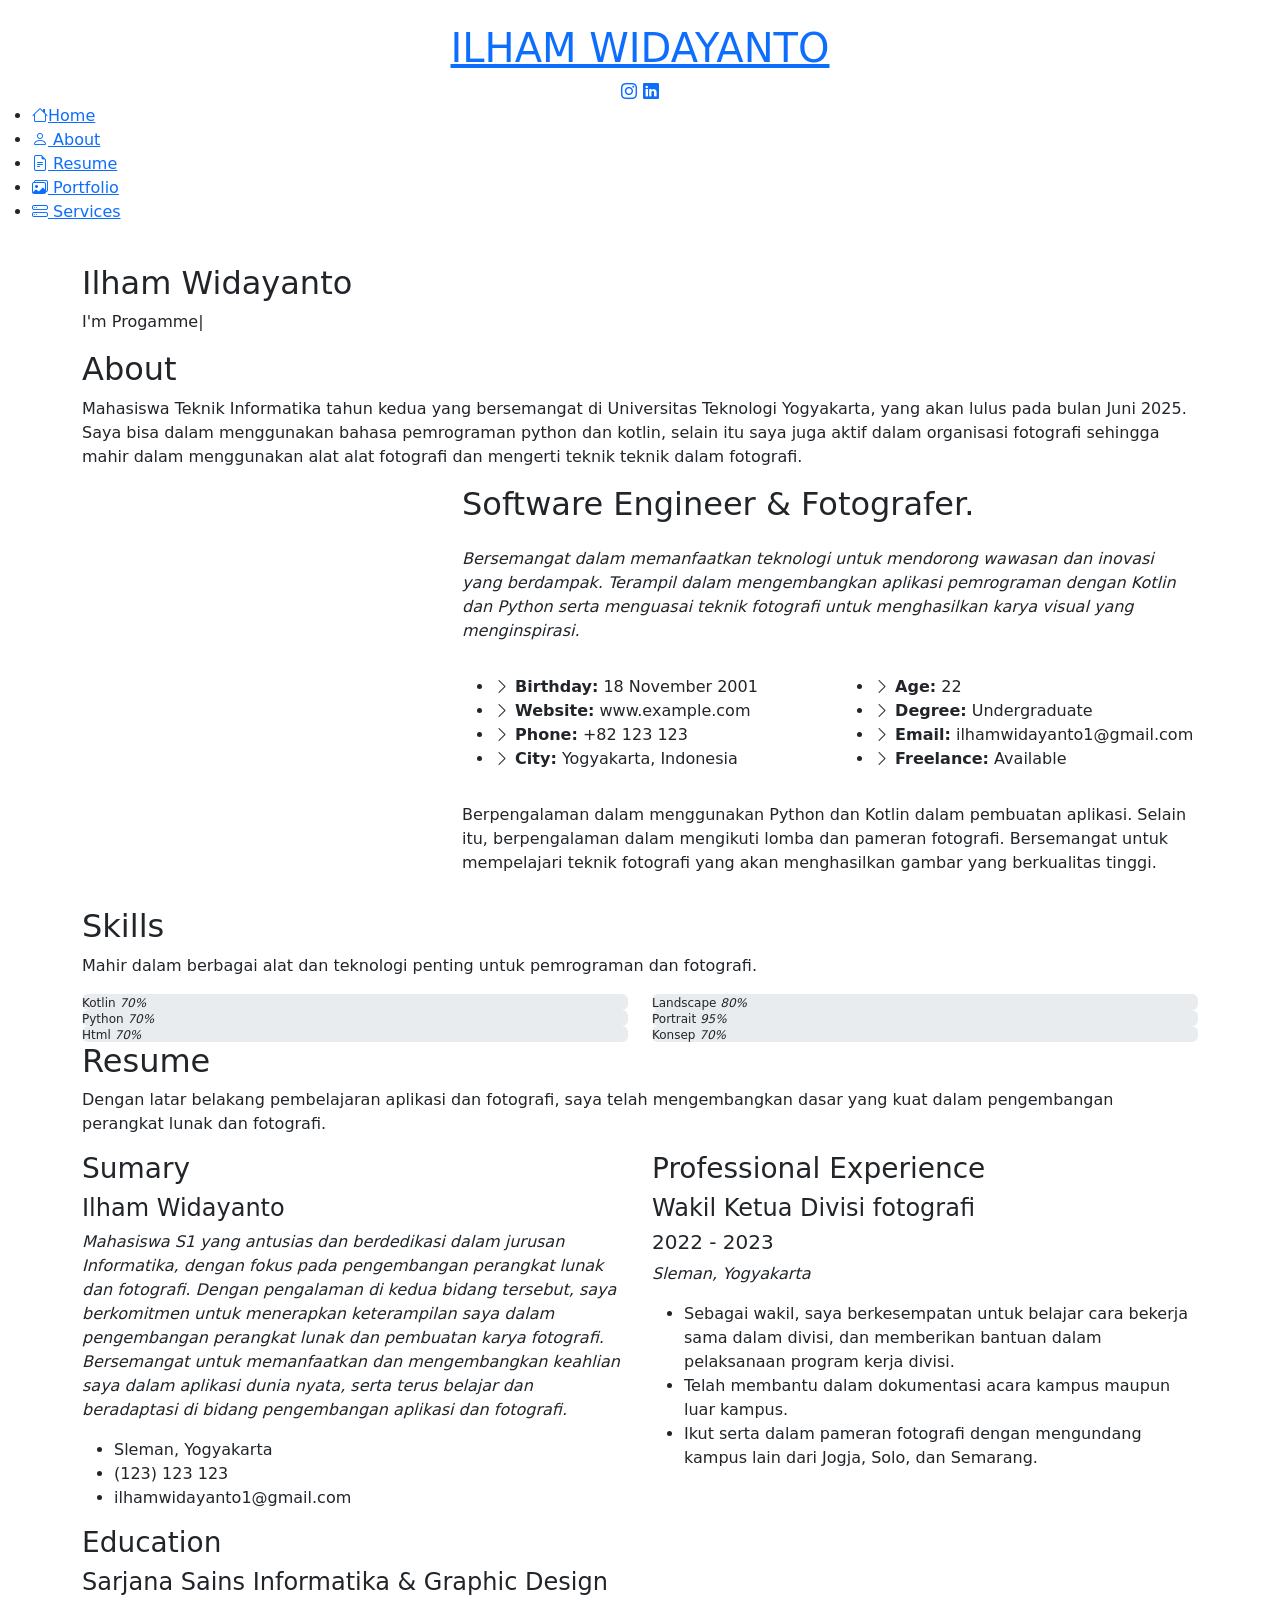
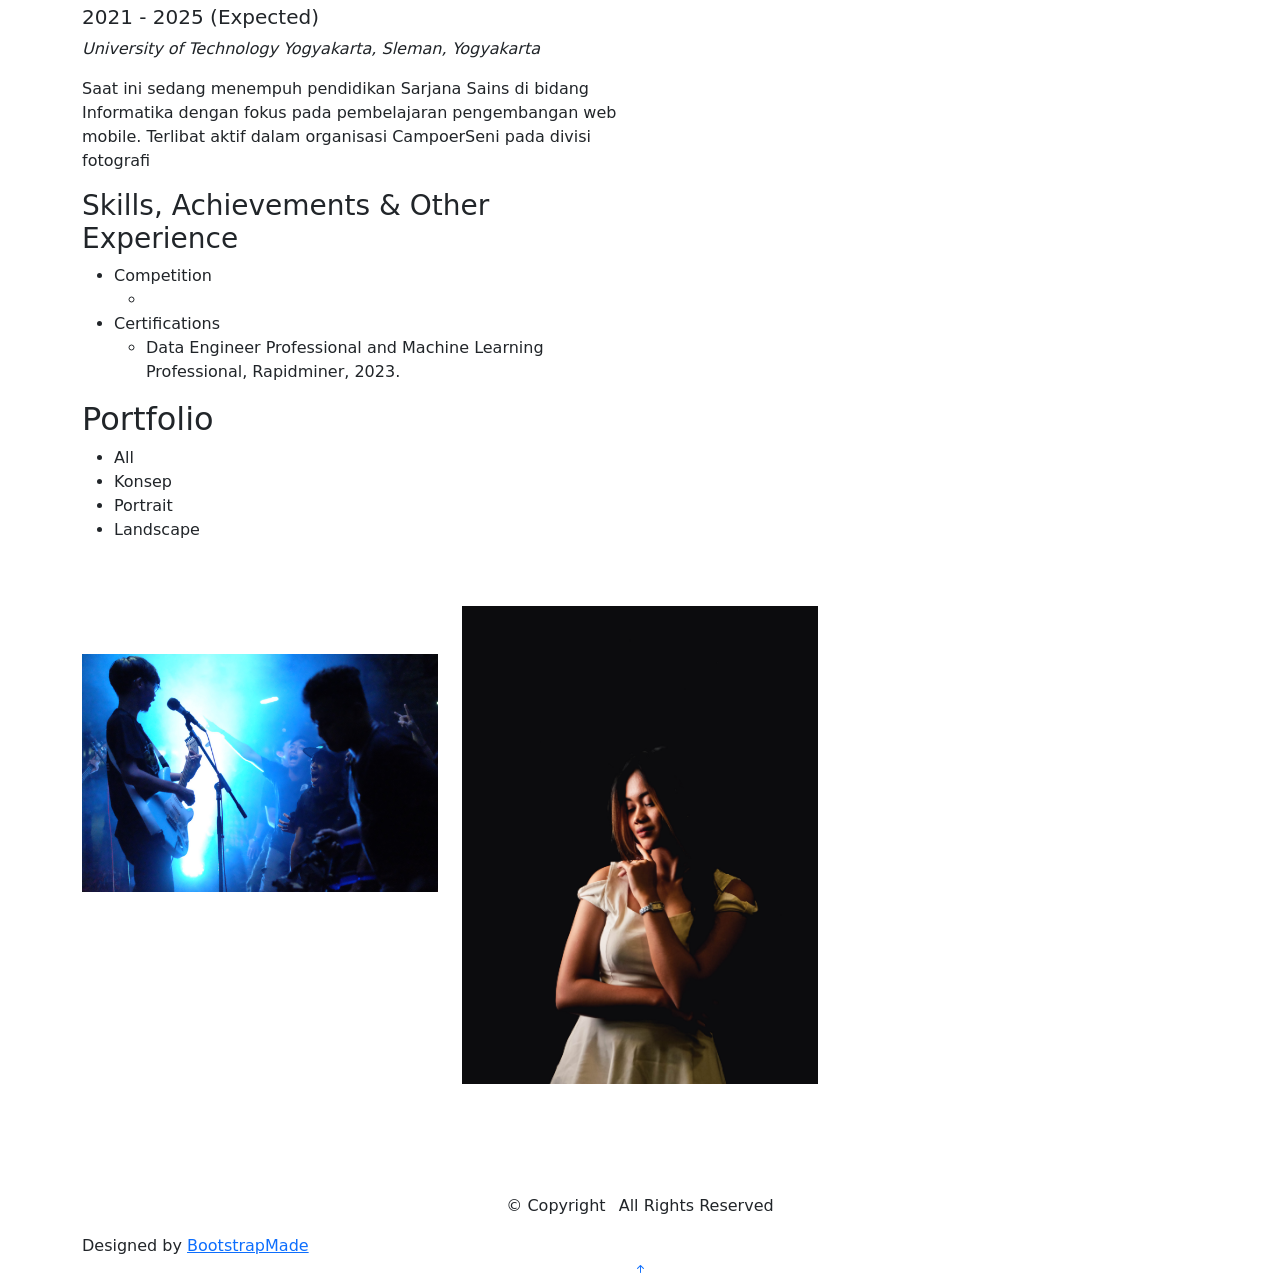
==== commit ffd8c17c: "Update index.html" ====
--- a/index.html
+++ b/index.html
@@ -109,7 +109,7 @@
               </div>
               <div class="col-lg-6">
                 <ul>
-                  <li><i class="bi bi-chevron-right"></i> <strong>Age:</strong> <span>30</span></li>
+                  <li><i class="bi bi-chevron-right"></i> <strong>Age:</strong> <span>22</span></li>
                   <li><i class="bi bi-chevron-right"></i> <strong>Degree:</strong> <span>Undergraduate</span></li>
                   <li><i class="bi bi-chevron-right"></i> <strong>Email:</strong> <span>ilhamwidayanto1@gmail.com</span></li>
                   <li><i class="bi bi-chevron-right"></i> <strong>Freelance:</strong> <span>Available</span></li>
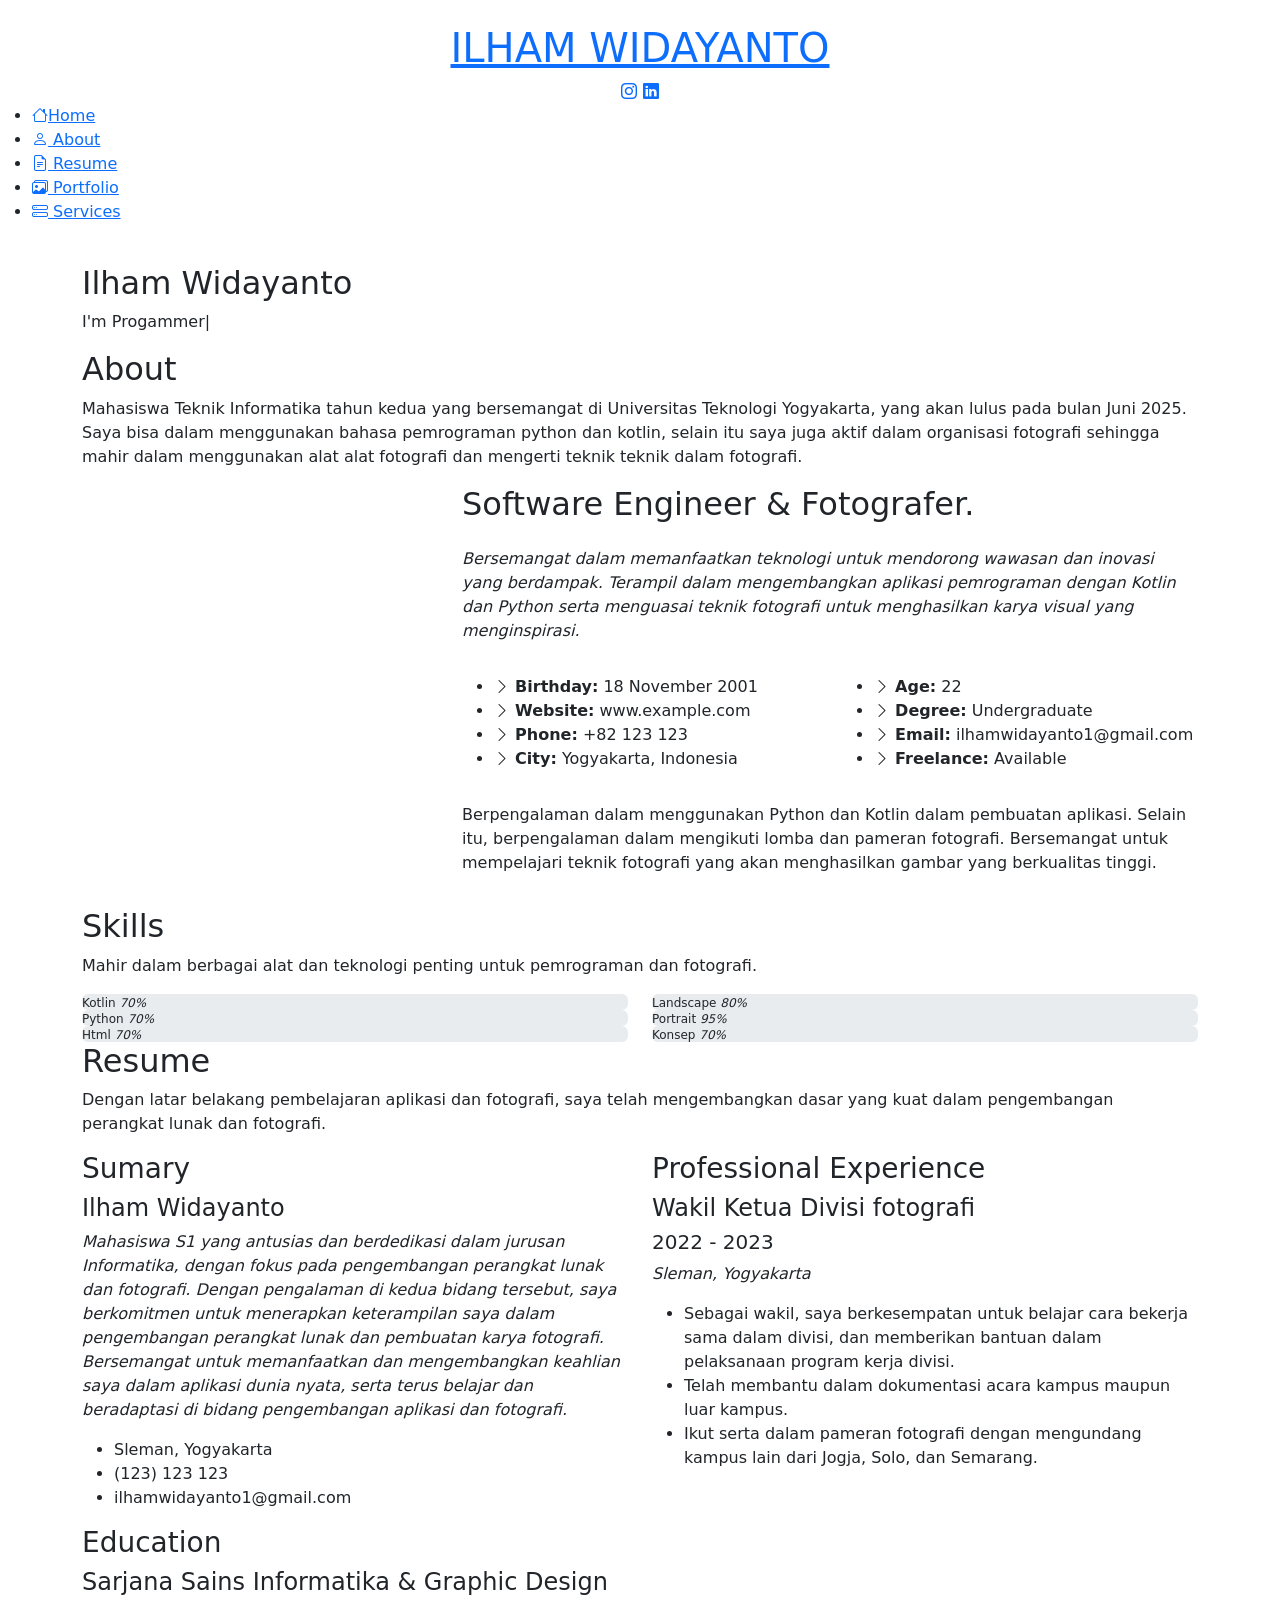
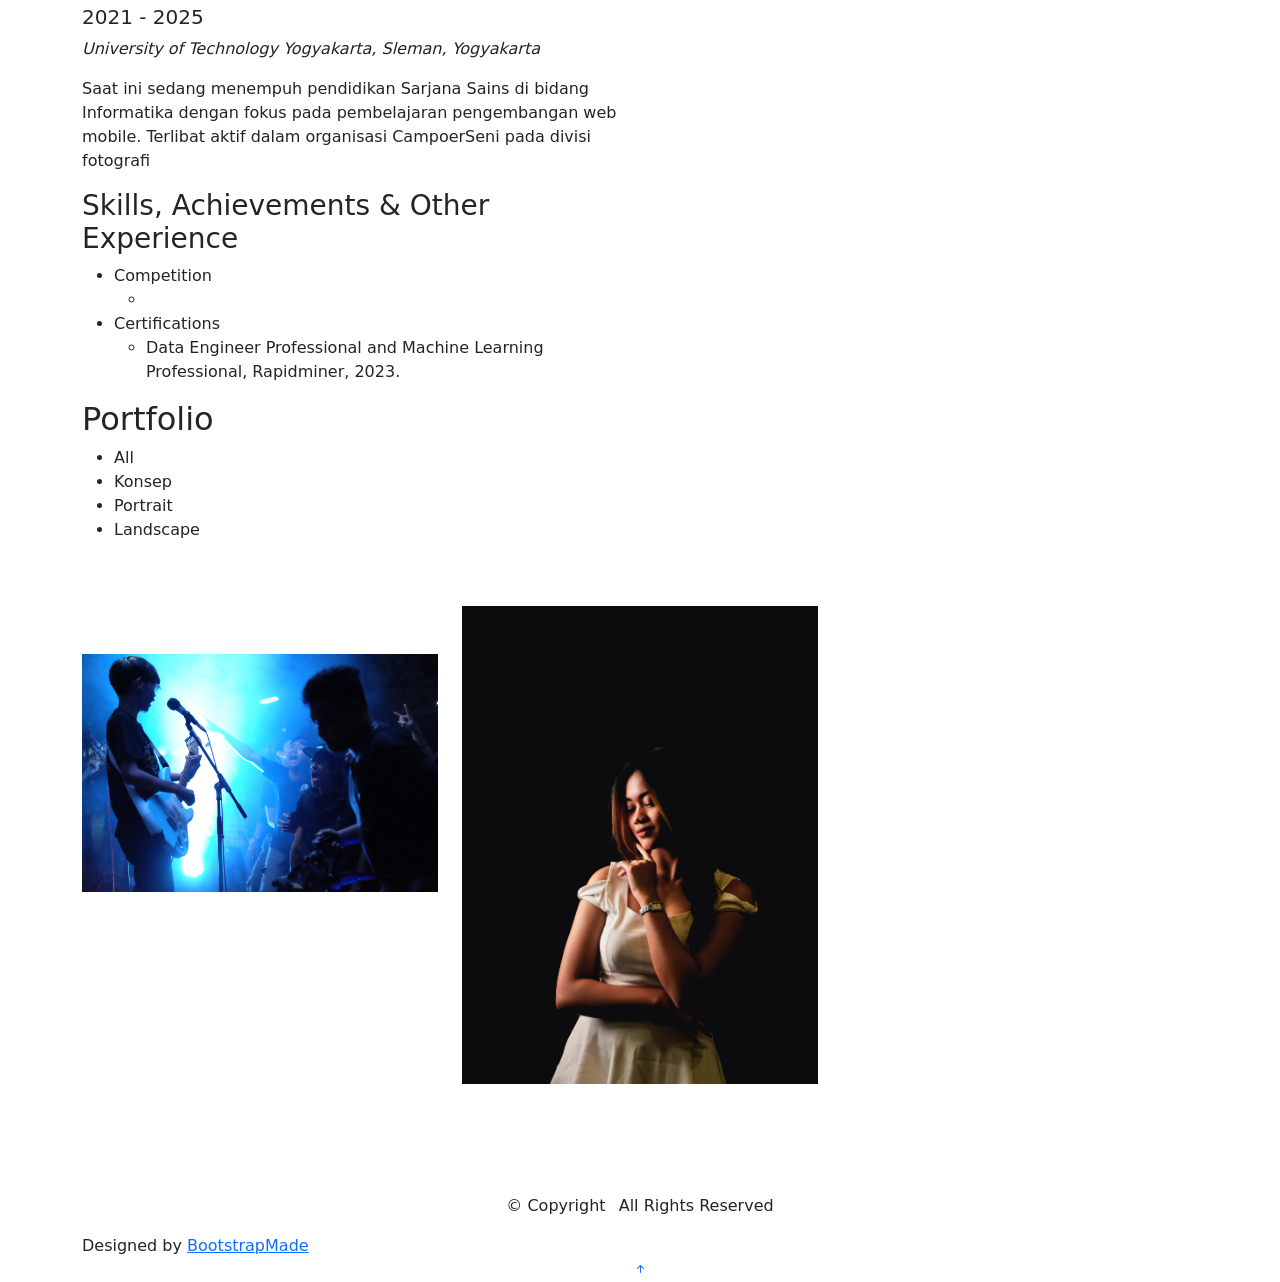
==== commit a95eb3e2: "Update index.html" ====
--- a/index.html
+++ b/index.html
@@ -224,7 +224,7 @@
             <h3 class="resume-title">Education</h3>
             <div class="resume-item">
               <h4>Sarjana Sains Informatika &amp; Graphic Design</h4>
-              <h5>2021 - 2025 (Expected)</h5>
+              <h5>2021 - 2025</h5>
               <p><em>University of Technology Yogyakarta, Sleman, Yogyakarta</em></p>
               <p>Saat ini sedang menempuh pendidikan Sarjana Sains di bidang Informatika dengan fokus pada pembelajaran pengembangan web mobile. Terlibat aktif dalam organisasi CampoerSeni pada divisi fotografi</p>
             </div><!-- Edn Resume Item -->
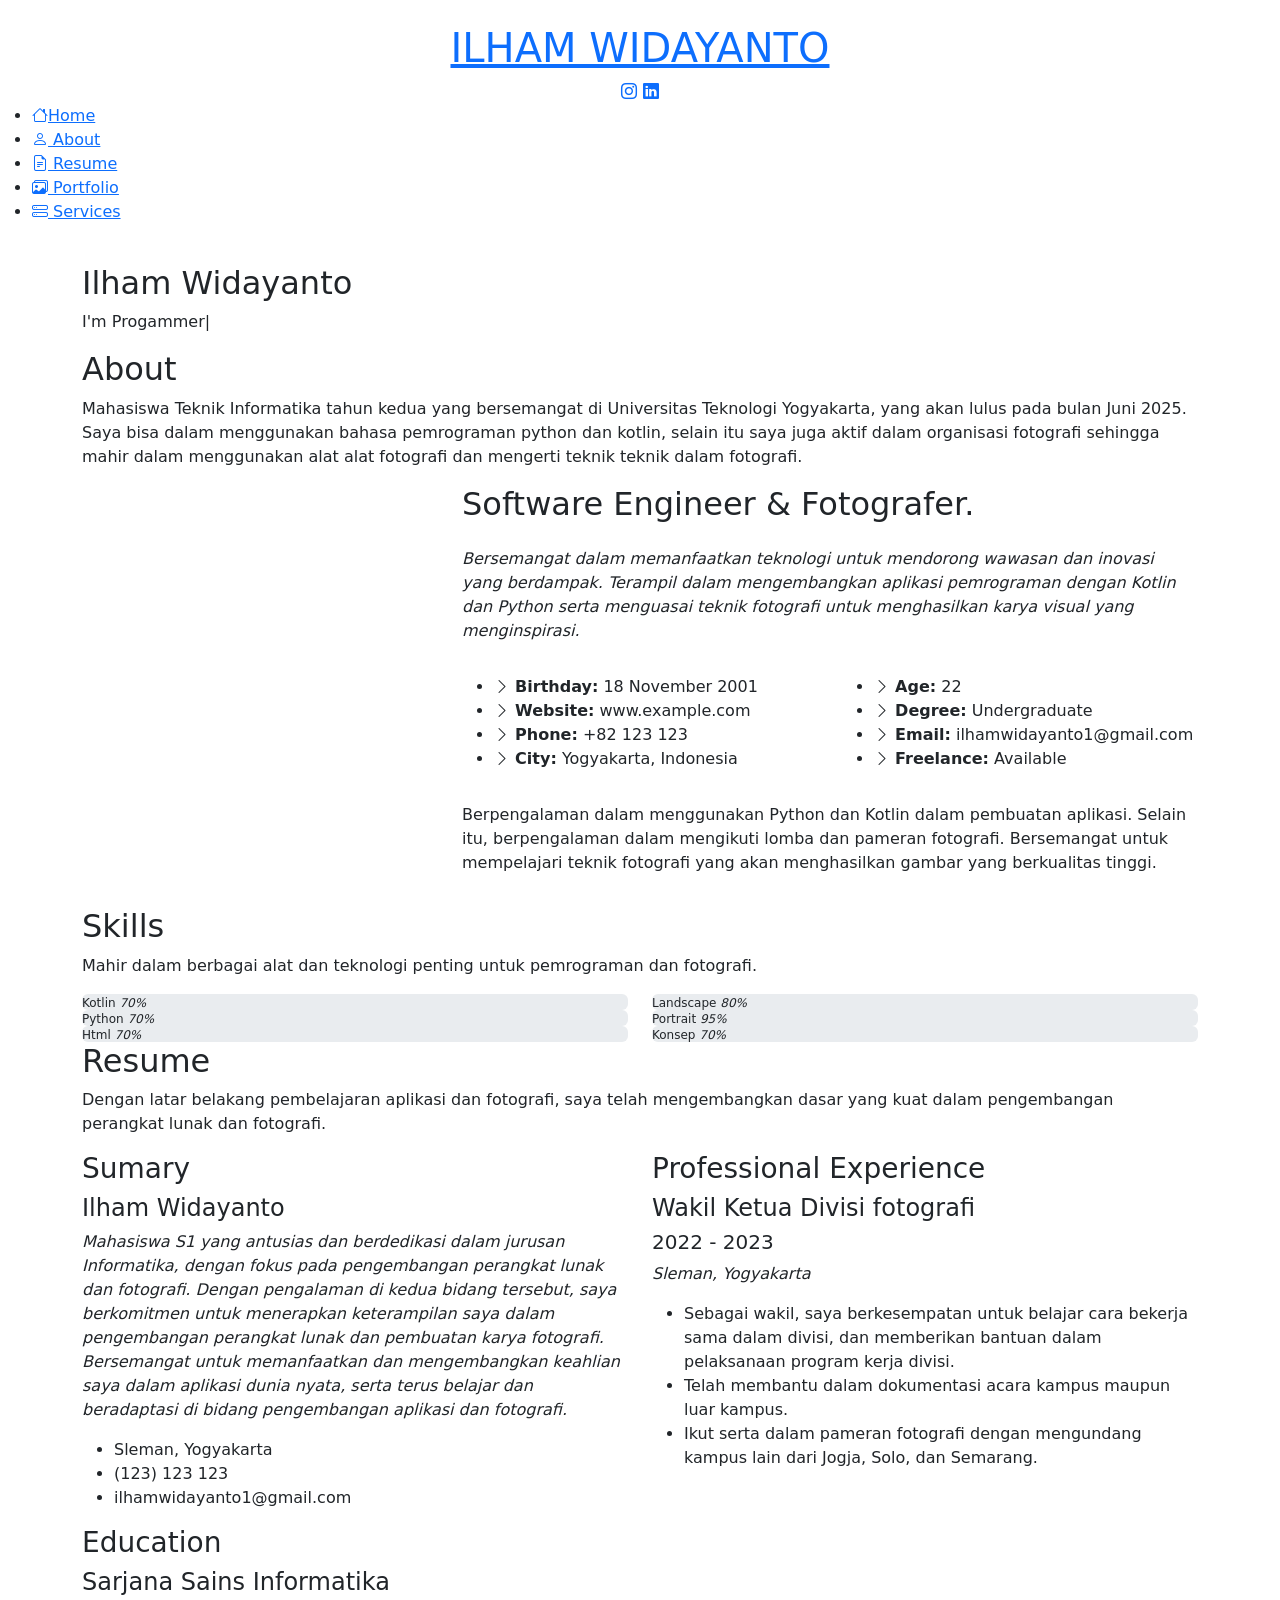
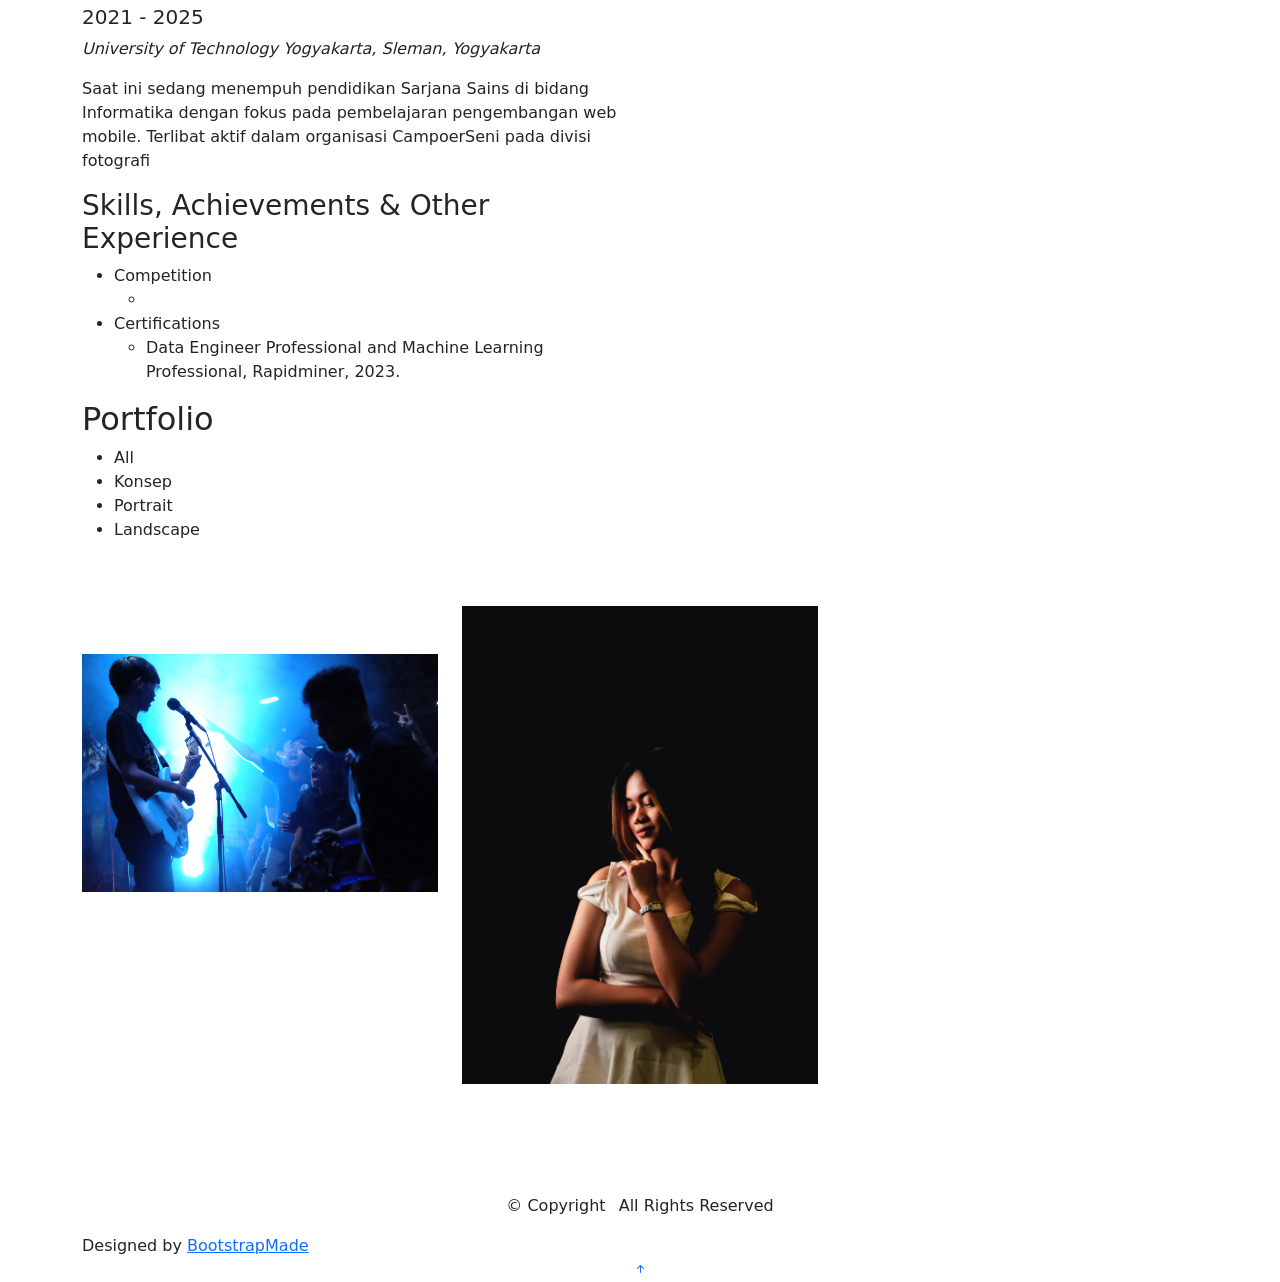
==== commit 18235530: "Update index.html" ====
--- a/index.html
+++ b/index.html
@@ -73,7 +73,7 @@
 
       <div class="container" data-aos="fade-up" data-aos-delay="100">
         <h2>Ilham Widayanto</h2>
-        <p>I'm <span class="typed" data-typed-items="Progammer, Photographer">Designer</span><span class="typed-cursor typed-cursor--blink" aria-hidden="true"></span><span class="typed-cursor typed-cursor--blink" aria-hidden="true"></span></p>
+        <p>I'm <span class="typed" data-typed-items="Progammer, Photographer"></span><span class="typed-cursor typed-cursor--blink" aria-hidden="true"></span><span class="typed-cursor typed-cursor--blink" aria-hidden="true"></span></p>
       </div>
 
     </section><!-- /Hero Section -->
@@ -223,7 +223,7 @@
 
             <h3 class="resume-title">Education</h3>
             <div class="resume-item">
-              <h4>Sarjana Sains Informatika &amp; Graphic Design</h4>
+              <h4>Sarjana Sains Informatika</h4>
               <h5>2021 - 2025</h5>
               <p><em>University of Technology Yogyakarta, Sleman, Yogyakarta</em></p>
               <p>Saat ini sedang menempuh pendidikan Sarjana Sains di bidang Informatika dengan fokus pada pembelajaran pengembangan web mobile. Terlibat aktif dalam organisasi CampoerSeni pada divisi fotografi</p>
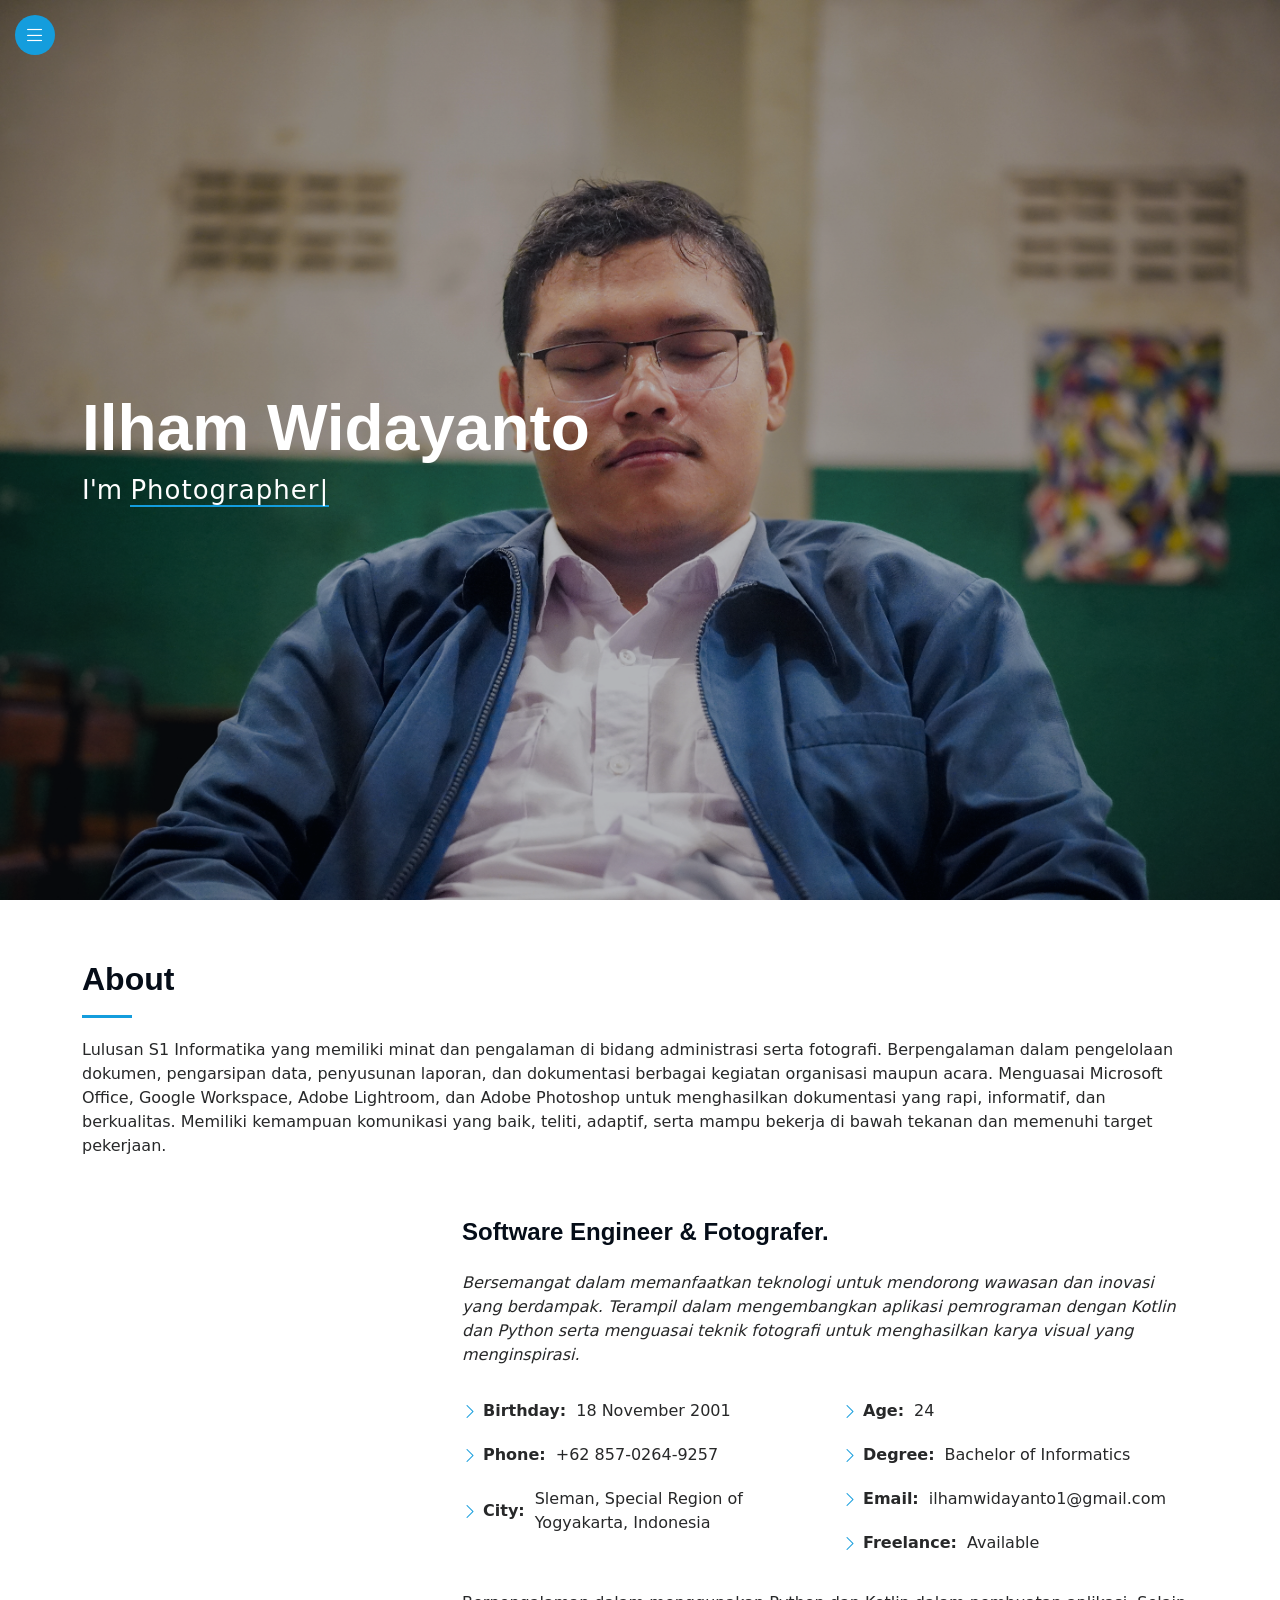
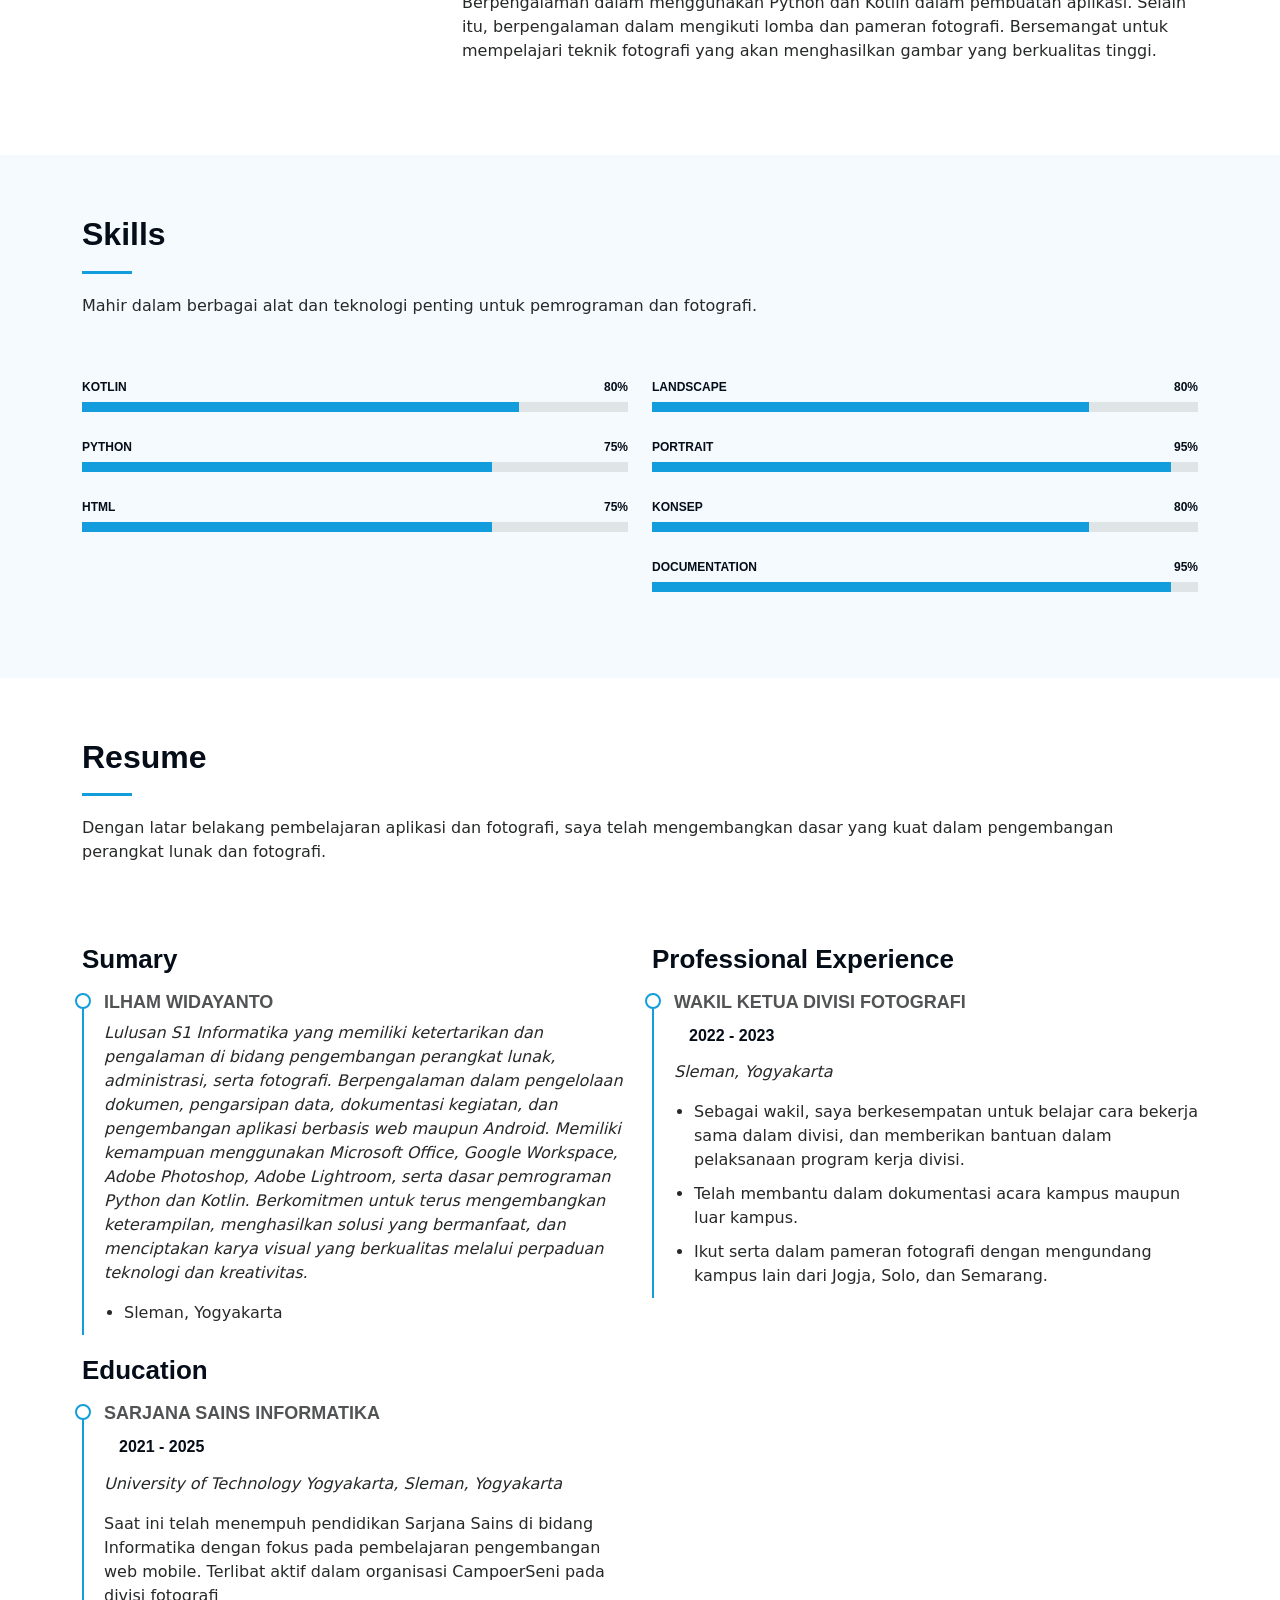
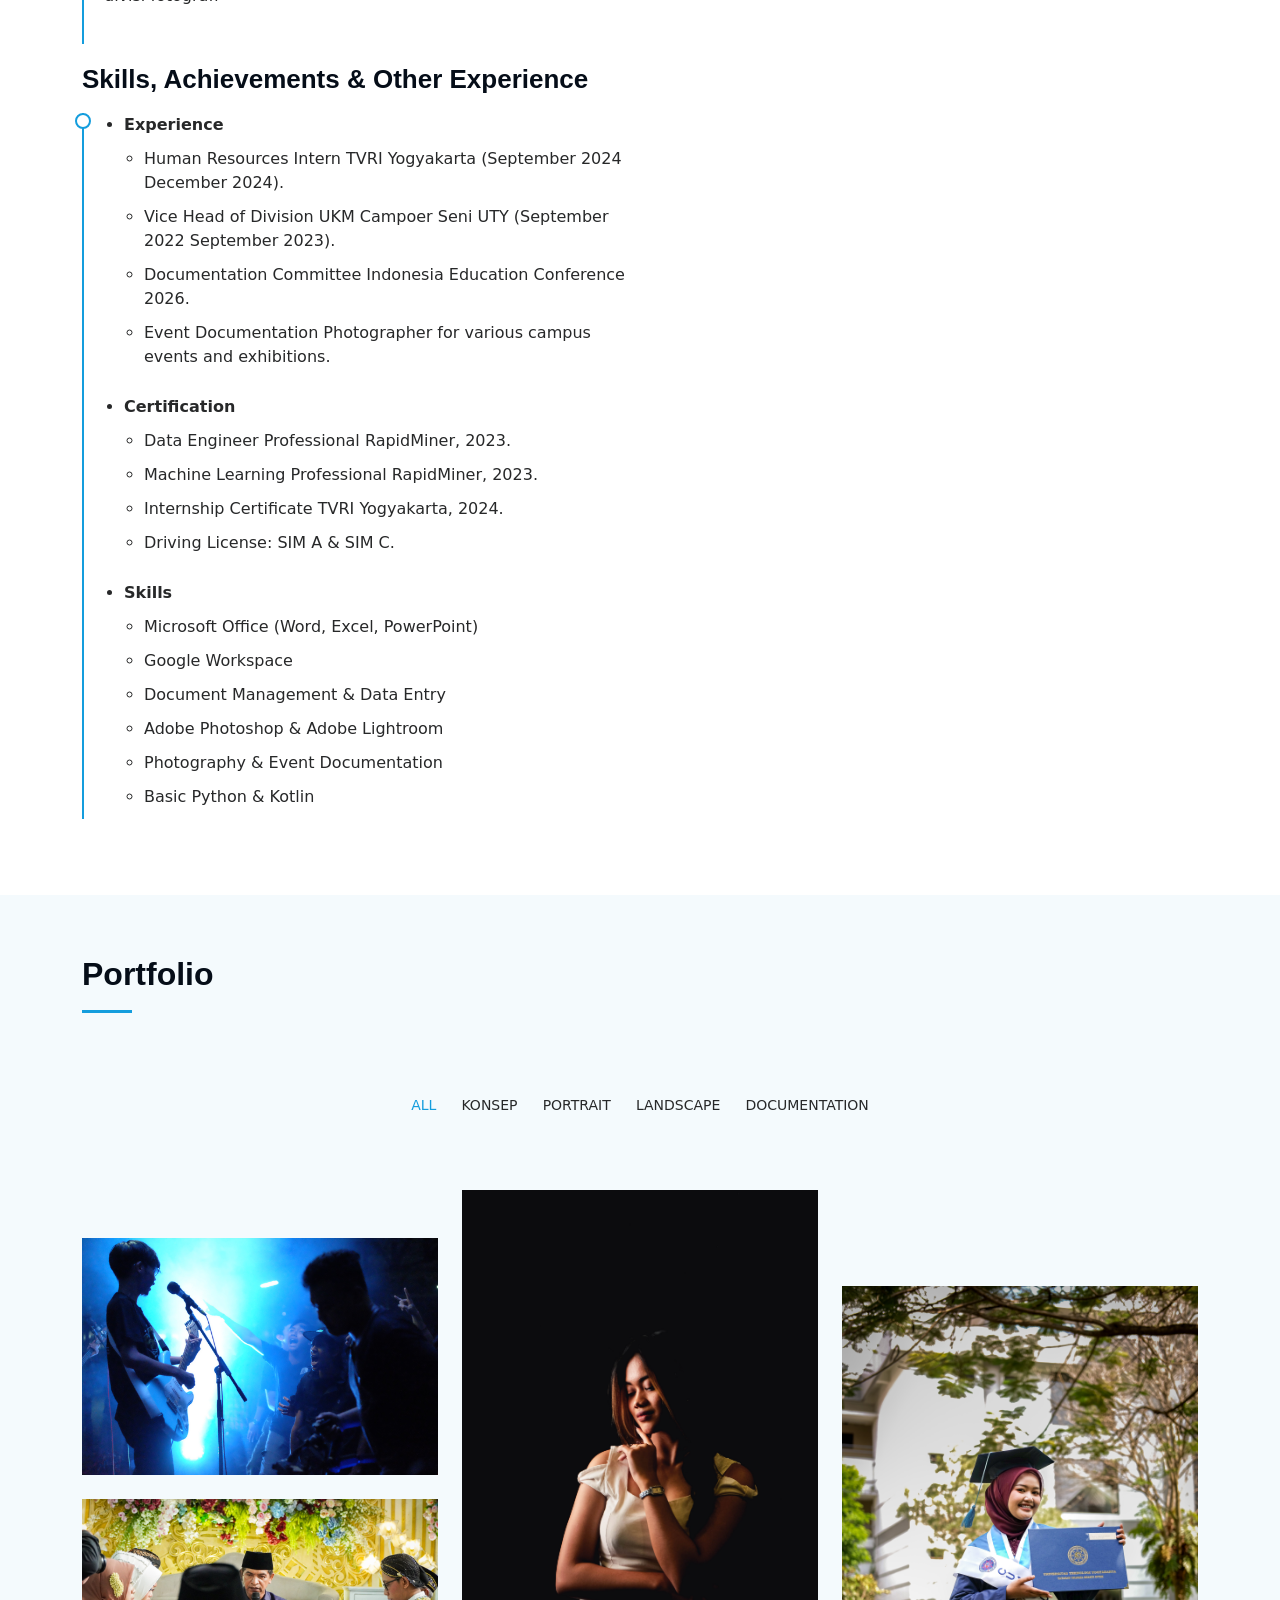
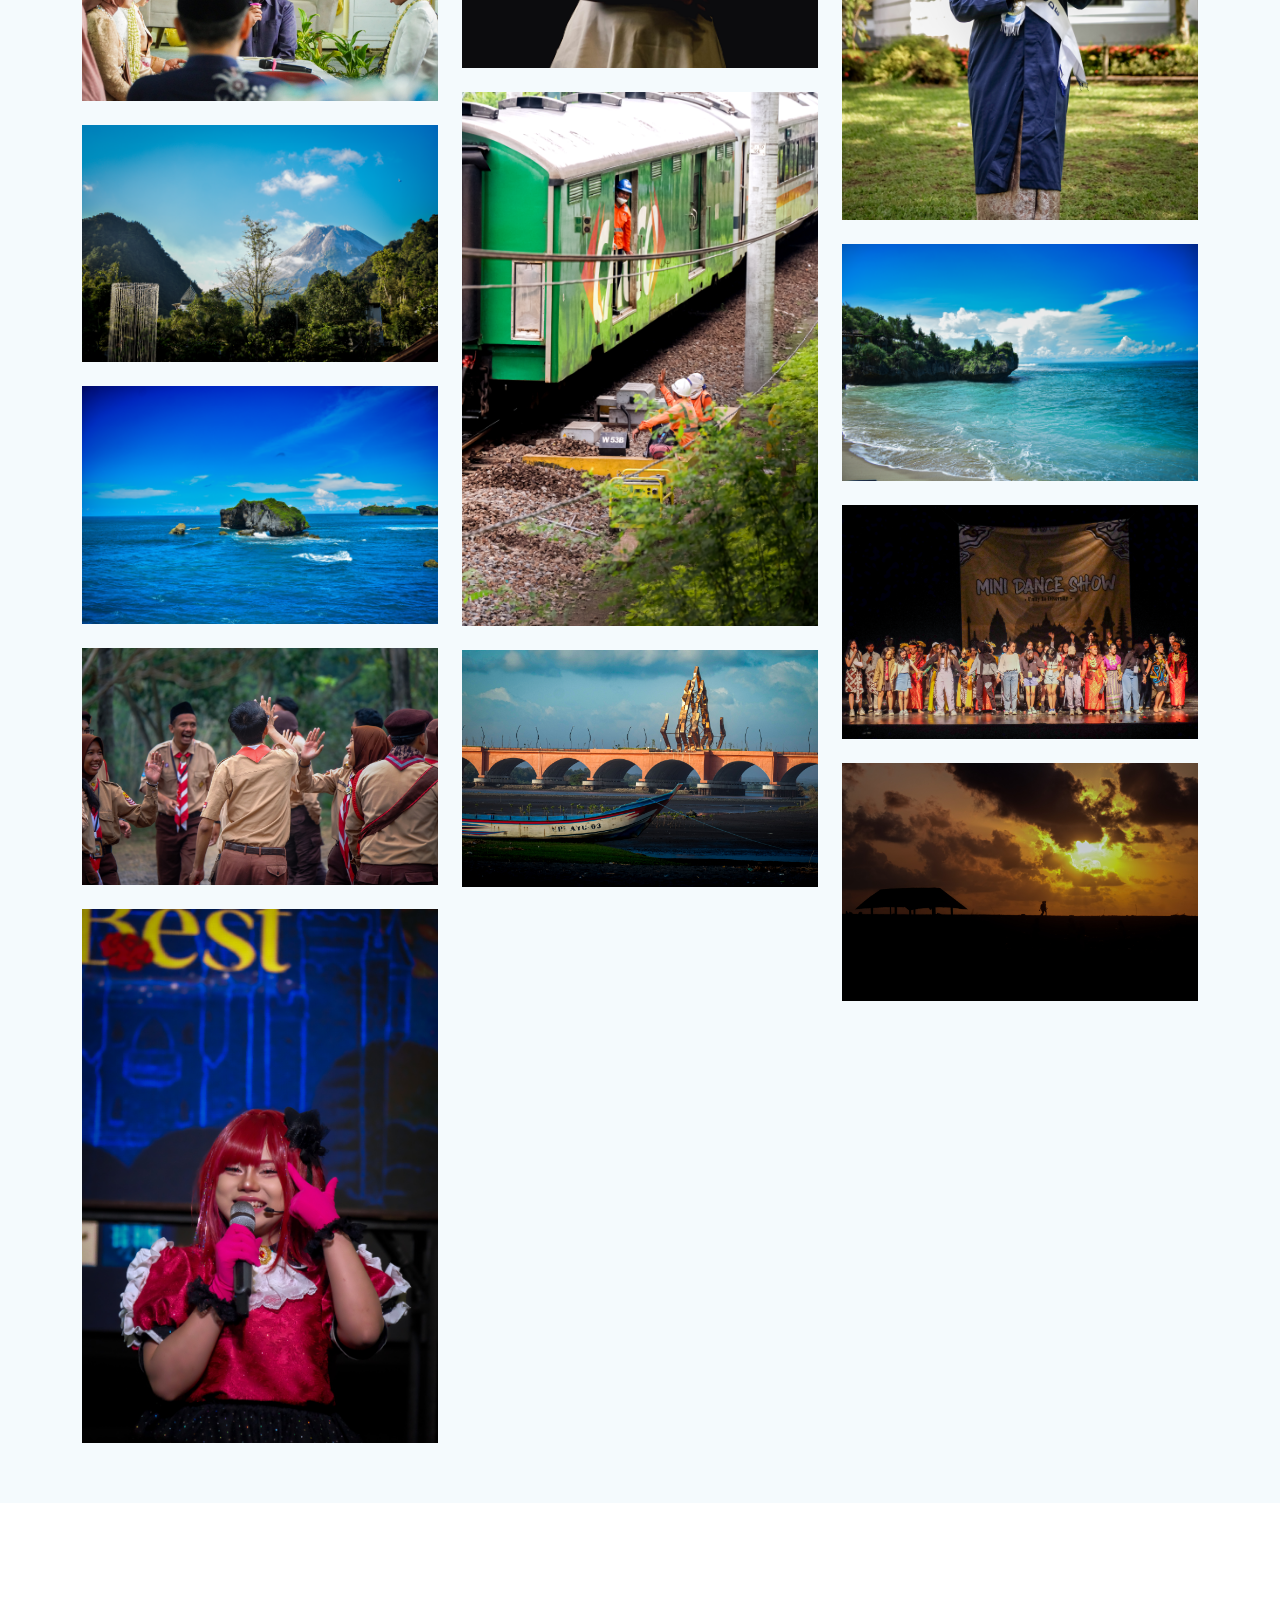
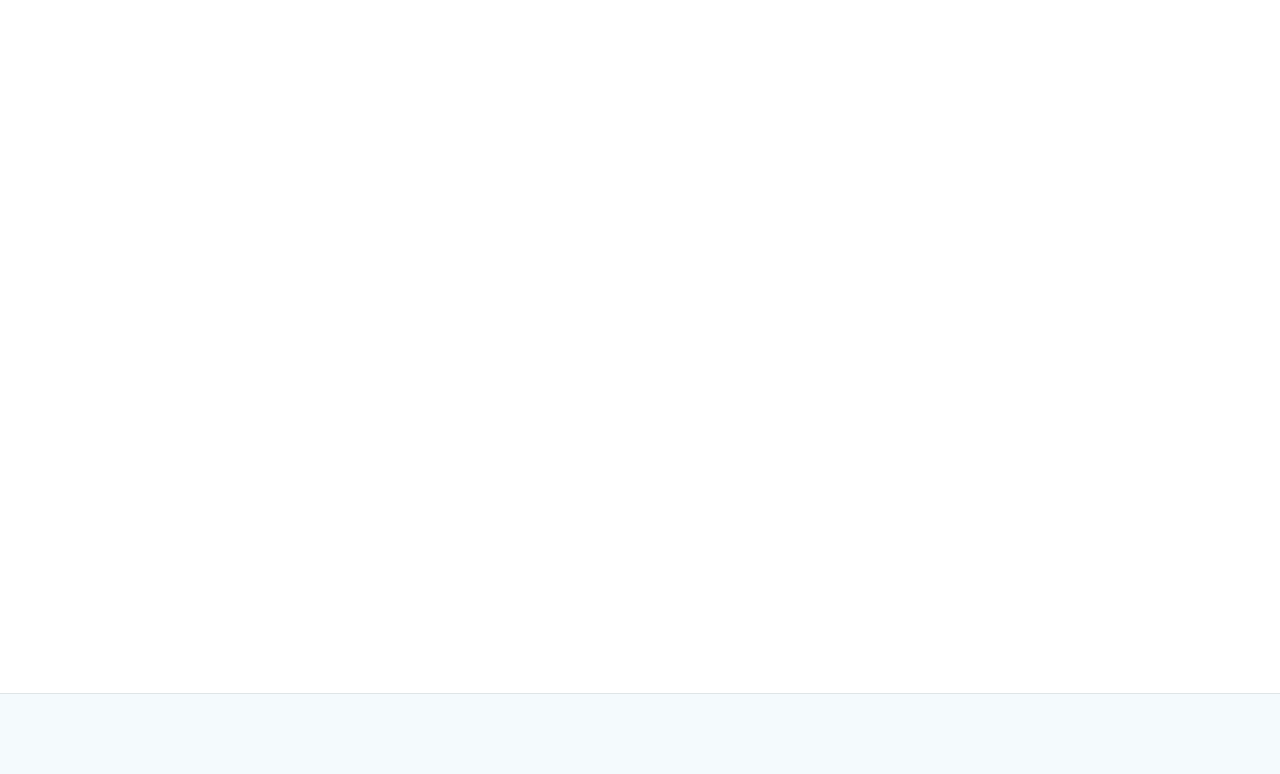
==== commit 4a30163b: "Update portfolio website" ====
--- a/index.html
+++ b/index.html
@@ -35,7 +35,7 @@
 <body class="index-page">
 
   <header id="header" class="header dark-background d-flex flex-column">
-    <i class="header-toggle d-xl-none bi bi-list"></i>
+    <i class="header-toggle bi bi-list"></i>
 
     <div class="profile-img">
       <img src="img/my-profile-img1.jpg" alt="" class="img-fluid rounded-circle">
@@ -58,7 +58,6 @@
         <li><a href="#about"><i class="bi bi-person navicon"></i> About</a></li>
         <li><a href="#resume"><i class="bi bi-file-earmark-text navicon"></i> Resume</a></li>
         <li><a href="#portfolio"><i class="bi bi-images navicon"></i> Portfolio</a></li>
-        <li><a href="#services"><i class="bi bi-hdd-stack navicon"></i> Services</a></li>
       </ul>
     </nav>
 
@@ -69,7 +68,7 @@
     <!-- Hero Section -->
     <section id="hero" class="hero section dark-background">
 
-      <img src="img/hero-bg1.jpg" alt="" data-aos="fade-in" class="">
+      <img src="img/hero-bg2.jpg" alt="" data-aos="fade-in" class="">
 
       <div class="container" data-aos="fade-up" data-aos-delay="100">
         <h2>Ilham Widayanto</h2>
@@ -84,7 +83,8 @@
       <!-- Section Title -->
       <div class="container section-title" data-aos="fade-up">
         <h2>About</h2>
-        <p>Mahasiswa Teknik Informatika tahun kedua yang bersemangat di Universitas Teknologi Yogyakarta, yang akan lulus pada bulan Juni 2025. Saya bisa dalam menggunakan bahasa pemrograman python dan kotlin, selain itu saya juga aktif dalam organisasi fotografi sehingga mahir dalam menggunakan alat alat fotografi dan mengerti teknik teknik dalam fotografi.</p>
+        <p>Lulusan S1 Informatika yang memiliki minat dan pengalaman di bidang administrasi serta fotografi. Berpengalaman dalam pengelolaan dokumen, pengarsipan data, penyusunan laporan, dan dokumentasi berbagai kegiatan organisasi maupun acara. Menguasai Microsoft Office, Google Workspace, Adobe Lightroom, dan Adobe Photoshop untuk menghasilkan dokumentasi yang rapi, informatif, dan berkualitas. Memiliki kemampuan komunikasi yang baik, teliti, adaptif, serta mampu bekerja di bawah tekanan dan memenuhi target pekerjaan.
+</p>
       </div><!-- End Section Title -->
 
       <div class="container" data-aos="fade-up" data-aos-delay="100">
@@ -102,15 +102,14 @@
               <div class="col-lg-6">
                 <ul>
                   <li><i class="bi bi-chevron-right"></i> <strong>Birthday:</strong> <span>18 November 2001</span></li>
-                  <li><i class="bi bi-chevron-right"></i> <strong>Website:</strong> <span>www.example.com</span></li>
-                  <li><i class="bi bi-chevron-right"></i> <strong>Phone:</strong> <span>+82 123 123</span></li>
-                  <li><i class="bi bi-chevron-right"></i> <strong>City:</strong> <span>Yogyakarta, Indonesia</span></li>
+                  <li><i class="bi bi-chevron-right"></i> <strong>Phone:</strong> <span>+62 857-0264-9257</span></li>
+                  <li><i class="bi bi-chevron-right"></i> <strong>City:</strong> <span>Sleman, Special Region of Yogyakarta, Indonesia</span></li>
                 </ul>
               </div>
               <div class="col-lg-6">
                 <ul>
-                  <li><i class="bi bi-chevron-right"></i> <strong>Age:</strong> <span>22</span></li>
-                  <li><i class="bi bi-chevron-right"></i> <strong>Degree:</strong> <span>Undergraduate</span></li>
+                  <li><i class="bi bi-chevron-right"></i> <strong>Age:</strong> <span>24</span></li>
+                  <li><i class="bi bi-chevron-right"></i> <strong>Degree:</strong> <span>Bachelor of Informatics</span></li>
                   <li><i class="bi bi-chevron-right"></i> <strong>Email:</strong> <span>ilhamwidayanto1@gmail.com</span></li>
                   <li><i class="bi bi-chevron-right"></i> <strong>Freelance:</strong> <span>Available</span></li>
                 </ul>
@@ -142,23 +141,23 @@
           <div class="col-lg-6">
 
             <div class="progress">
-              <span class="skill"><span>Kotlin</span> <i class="val">70%</i></span>
-              <div class="progress-bar-wrap">
-                <div class="progress-bar" role="progressbar" aria-valuenow="70" aria-valuemin="0" aria-valuemax="100"></div>
-              </div>
-            </div><!-- End Skills Item -->
-
-            <div class="progress">
-              <span class="skill"><span>Python</span> <i class="val">70%</i></span>
-              <div class="progress-bar-wrap">
-                <div class="progress-bar" role="progressbar" aria-valuenow="70" aria-valuemin="0" aria-valuemax="100"></div>
-              </div>
-            </div><!-- End Skills Item -->
-
-            <div class="progress">
-              <span class="skill"><span>Html</span> <i class="val">70%</i></span>
-              <div class="progress-bar-wrap">
-                <div class="progress-bar" role="progressbar" aria-valuenow="70" aria-valuemin="0" aria-valuemax="100"></div>
+              <span class="skill"><span>Kotlin</span> <i class="val">80%</i></span>
+              <div class="progress-bar-wrap">
+                <div class="progress-bar" role="progressbar" aria-valuenow="80" aria-valuemin="0" aria-valuemax="100"></div>
+              </div>
+            </div><!-- End Skills Item -->
+
+            <div class="progress">
+              <span class="skill"><span>Python</span> <i class="val">75%</i></span>
+              <div class="progress-bar-wrap">
+                <div class="progress-bar" role="progressbar" aria-valuenow="75" aria-valuemin="0" aria-valuemax="100"></div>
+              </div>
+            </div><!-- End Skills Item -->
+
+            <div class="progress">
+              <span class="skill"><span>Html</span> <i class="val">75%</i></span>
+              <div class="progress-bar-wrap">
+                <div class="progress-bar" role="progressbar" aria-valuenow="75" aria-valuemin="0" aria-valuemax="100"></div>
               </div>
             </div><!-- End Skills Item -->
 
@@ -181,9 +180,16 @@
             </div><!-- End Skills Item -->
 
             <div class="progress">
-              <span class="skill"><span>Konsep</span> <i class="val">70%</i></span>
-              <div class="progress-bar-wrap">
-                <div class="progress-bar" role="progressbar" aria-valuenow="70" aria-valuemin="0" aria-valuemax="100"></div>
+              <span class="skill"><span>Konsep</span> <i class="val">80%</i></span>
+              <div class="progress-bar-wrap">
+                <div class="progress-bar" role="progressbar" aria-valuenow="80" aria-valuemin="0" aria-valuemax="100"></div>
+              </div>
+            </div><!-- End Skills Item -->
+
+            <div class="progress">
+              <span class="skill"><span>Documentation</span> <i class="val">95%</i></span>
+              <div class="progress-bar-wrap">
+                <div class="progress-bar" role="progressbar" aria-valuenow="95" aria-valuemin="0" aria-valuemax="100"></div>
               </div>
             </div><!-- End Skills Item -->
 
@@ -213,11 +219,9 @@
 
             <div class="resume-item pb-0">
               <h4>Ilham Widayanto</h4>
-              <p><em>Mahasiswa S1 yang antusias dan berdedikasi dalam jurusan Informatika, dengan fokus pada pengembangan perangkat lunak dan fotografi. Dengan pengalaman di kedua bidang tersebut, saya berkomitmen untuk menerapkan keterampilan saya dalam pengembangan perangkat lunak dan pembuatan karya fotografi. Bersemangat untuk memanfaatkan dan mengembangkan keahlian saya dalam aplikasi dunia nyata, serta terus belajar dan beradaptasi di bidang pengembangan aplikasi dan fotografi.</em></p>
+              <p><em>Lulusan S1 Informatika yang memiliki ketertarikan dan pengalaman di bidang pengembangan perangkat lunak, administrasi, serta fotografi. Berpengalaman dalam pengelolaan dokumen, pengarsipan data, dokumentasi kegiatan, dan pengembangan aplikasi berbasis web maupun Android. Memiliki kemampuan menggunakan Microsoft Office, Google Workspace, Adobe Photoshop, Adobe Lightroom, serta dasar pemrograman Python dan Kotlin. Berkomitmen untuk terus mengembangkan keterampilan, menghasilkan solusi yang bermanfaat, dan menciptakan karya visual yang berkualitas melalui perpaduan teknologi dan kreativitas.</em></p>
               <ul>
                 <li>Sleman, Yogyakarta</li>
-                <li>(123) 123 123</li>
-                <li>ilhamwidayanto1@gmail.com</li>
               </ul>
             </div><!-- Edn Resume Item -->
 
@@ -226,19 +230,38 @@
               <h4>Sarjana Sains Informatika</h4>
               <h5>2021 - 2025</h5>
               <p><em>University of Technology Yogyakarta, Sleman, Yogyakarta</em></p>
-              <p>Saat ini sedang menempuh pendidikan Sarjana Sains di bidang Informatika dengan fokus pada pembelajaran pengembangan web mobile. Terlibat aktif dalam organisasi CampoerSeni pada divisi fotografi</p>
+              <p>Saat ini telah menempuh pendidikan Sarjana Sains di bidang Informatika dengan fokus pada pembelajaran pengembangan web mobile. Terlibat aktif dalam organisasi CampoerSeni pada divisi fotografi</p>
             </div><!-- Edn Resume Item -->
 
             <h3 class="resume-title">Skills, Achievements & Other Experience</h3>
             <div class="resume-item">
               <ul>
-                <li>Competition</li>
+                <li><strong>Experience</strong></li>
                 <ul>
-                  <li></li>
+                  <li>Human Resources Intern TVRI Yogyakarta (September 2024 December 2024).</li>
+                  <li>Vice Head of Division UKM Campoer Seni UTY (September 2022 September 2023).</li>
+                  <li>Documentation Committee Indonesia Education Conference 2026.</li>
+                  <li>Event Documentation Photographer for various campus events and exhibitions.</li>
                 </ul>
-                <li>Certifications</li>
+              </ul>
+              <ul>
+                <li><strong>Certification</strong></li>
                 <ul>
-                  <li>Data Engineer Professional and Machine Learning Professional, Rapidminer, 2023.</li>
+                  <li>Data Engineer Professional RapidMiner, 2023.</li>
+                  <li>Machine Learning Professional RapidMiner, 2023.</li>
+                  <li>Internship Certificate TVRI Yogyakarta, 2024.</li>
+                  <li>Driving License: SIM A & SIM C.</li>
+                </ul>
+              </ul>
+              <ul>
+                <li><strong>Skills</strong></li>
+                <ul>
+                  <li>Microsoft Office (Word, Excel, PowerPoint)</li>
+                  <li>Google Workspace</li>
+                  <li>Document Management & Data Entry</li>
+                  <li>Adobe Photoshop & Adobe Lightroom</li>
+                  <li>Photography & Event Documentation</li>
+                  <li>Basic Python & Kotlin</li>
                 </ul>
               </ul>
             </div><!-- Edn Resume Item -->
@@ -283,6 +306,7 @@
             <li data-filter=".filter-konsep">Konsep</li>
             <li data-filter=".filter-portrait">Portrait</li>
             <li data-filter=".filter-landscape">Landscape</li>
+            <li data-filter=".filter-documentation">Documentation</li>
           </ul><!-- End Portfolio Filters -->
 
           <div class="row gy-4 isotope-container" data-aos="fade-up" data-aos-delay="200">
@@ -295,9 +319,41 @@
               </div>
             </div><!-- End Portfolio Item -->
 
+            <div class="col-lg-4 col-md-6 portfolio-item isotope-item filter-portrait filter-documentation">
+              <div class="portfolio-content h-100">
+                <img src="portfolio/port2.jpg" class="img-fluid" alt="">
+                <div class="portfolio-info">
+                </div>
+              </div>
+            </div><!-- End Portfolio Item -->
+
             <div class="col-lg-4 col-md-6 portfolio-item isotope-item filter-portrait">
               <div class="portfolio-content h-100">
-                <img src="portfolio/port2.jpg" class="img-fluid" alt="">
+                <img src="portfolio/port3.jpg" class="img-fluid" alt="">
+                <div class="portfolio-info">
+                </div>
+              </div>
+            </div><!-- End Portfolio Item -->
+
+            <div class="col-lg-4 col-md-6 portfolio-item isotope-item">
+              <div class="portfolio-content h-100">
+                <img src="portfolio/port4.jpg" class="img-fluid" alt="">
+                <div class="portfolio-info">
+                </div>
+              </div>
+            </div><!-- End Portfolio Item -->
+
+            <div class="col-lg-4 col-md-6 portfolio-item isotope-item filter-portrait filter-konsep">
+              <div class="portfolio-content h-100">
+                <img src="portfolio/port5.jpg" class="img-fluid" alt="">
+                <div class="portfolio-info">
+                </div>
+              </div>
+            </div><!-- End Portfolio Item -->
+
+            <div class="col-lg-4 col-md-6 portfolio-item isotope-item filter-konsep">
+              <div class="portfolio-content h-100">
+                <img src="portfolio/port6.jpg" class="img-fluid" alt="">
                 <div class="portfolio-info">
                 </div>
               </div>
@@ -305,44 +361,107 @@
 
             <div class="col-lg-4 col-md-6 portfolio-item isotope-item filter-portrait">
               <div class="portfolio-content h-100">
-                <img src="portfolio/port3.jpg" class="img-fluid" alt="">
-                <div class="portfolio-info">
-                </div>
-              </div>
-            </div><!-- End Portfolio Item -->
-
+                <img src="portfolio/port7.jpg" class="img-fluid" alt="">
+                <div class="portfolio-info">
+                </div>
+              </div>
+            </div><!-- End Portfolio Item -->
+
+            <div class="col-lg-4 col-md-6 portfolio-item isotope-item filter-portrait">
+              <div class="portfolio-content h-100">
+                <img src="portfolio/port8.jpg" class="img-fluid" alt="">
+                <div class="portfolio-info">
+                </div>
+              </div>
+            </div><!-- End Portfolio Item -->
+
+            <div class="col-lg-4 col-md-6 portfolio-item isotope-item filter-konsep">
+              <div class="portfolio-content h-100">
+                <img src="portfolio/port9.jpg" class="img-fluid" alt="">
+                <div class="portfolio-info">
+                </div>
+              </div>
+            </div><!-- End Portfolio Item -->
+
+            <div class="col-lg-4 col-md-6 portfolio-item isotope-item filter-konsep">
+              <div class="portfolio-content h-100">
+                <img src="portfolio/port10.jpg" class="img-fluid" alt="">
+                <div class="portfolio-info">
+                </div>
+              </div>
+            </div><!-- End Portfolio Item -->
+
+            <div class="col-lg-4 col-md-6 portfolio-item isotope-item filter-portrait">
+              <div class="portfolio-content h-100">
+                <img src="portfolio/port11.jpg" class="img-fluid" alt="">
+                <div class="portfolio-info">
+                </div>
+              </div>
+            </div><!-- End Portfolio Item -->
+            
             <div class="col-lg-4 col-md-6 portfolio-item isotope-item filter-landscape">
               <div class="portfolio-content h-100">
-                <img src="portfolio/port4.jpg" class="img-fluid" alt="">
-                <div class="portfolio-info">
-                </div>
-              </div>
-            </div><!-- End Portfolio Item -->
-
-            <div class="col-lg-4 col-md-6 portfolio-item isotope-item filter-portrait filter-konsep">
-              <div class="portfolio-content h-100">
-                <img src="portfolio/port5.jpg" class="img-fluid" alt="">
-                <div class="portfolio-info">
-                </div>
-              </div>
-            </div><!-- End Portfolio Item -->
-
-            <div class="col-lg-4 col-md-6 portfolio-item isotope-item filter-konsep">
-              <div class="portfolio-content h-100">
-                <img src="portfolio/port6.jpg" class="img-fluid" alt="">
-                <div class="portfolio-info">
-                </div>
-              </div>
-            </div><!-- End Portfolio Item -->
-
-            <div class="col-lg-4 col-md-6 portfolio-item isotope-item">
-              <div class="portfolio-content h-100">
-                <img src="portfolio/port7.jpg" class="img-fluid" alt="">
-                <div class="portfolio-info">
-                </div>
-              </div>
-            </div><!-- End Portfolio Item -->
-
+                <img src="portfolio/port12.jpg" class="img-fluid" alt="">
+                <div class="portfolio-info">
+                </div>
+              </div>
+            </div><!-- End Portfolio Item -->
+
+            <div class="col-lg-4 col-md-6 portfolio-item isotope-item filter-landscape">
+              <div class="portfolio-content h-100">
+                <img src="portfolio/port13.jpg" class="img-fluid" alt="">
+                <div class="portfolio-info">
+                </div>
+              </div>
+            </div><!-- End Portfolio Item -->
+
+            <div class="col-lg-4 col-md-6 portfolio-item isotope-item filter-landscape">
+              <div class="portfolio-content h-100">
+                <img src="portfolio/port14.jpg" class="img-fluid" alt="">
+                <div class="portfolio-info">
+                </div>
+              </div>
+            </div><!-- End Portfolio Item -->
+
+            <div class="col-lg-4 col-md-6 portfolio-item isotope-item filter-documentation">
+              <div class="portfolio-content h-100">
+                <img src="portfolio/port15.jpg" class="img-fluid" alt="">
+                <div class="portfolio-info">
+                </div>
+              </div>
+            </div><!-- End Portfolio Item -->
+
+            <div class="col-lg-4 col-md-6 portfolio-item isotope-item filter-documentation">
+              <div class="portfolio-content h-100">
+                <img src="portfolio/port16.jpg" class="img-fluid" alt="">
+                <div class="portfolio-info">
+                </div>
+              </div>
+            </div><!-- End Portfolio Item -->
+
+            <div class="col-lg-4 col-md-6 portfolio-item isotope-item filter-landscape">
+              <div class="portfolio-content h-100">
+                <img src="portfolio/port17.jpg" class="img-fluid" alt="">
+                <div class="portfolio-info">
+                </div>
+              </div>
+            </div><!-- End Portfolio Item -->
+
+            <div class="col-lg-4 col-md-6 portfolio-item isotope-item filter-landscape">
+              <div class="portfolio-content h-100">
+                <img src="portfolio/port18.jpg" class="img-fluid" alt="">
+                <div class="portfolio-info">
+                </div>
+              </div>
+            </div><!-- End Portfolio Item -->
+
+            <div class="col-lg-4 col-md-6 portfolio-item isotope-item filter-documentation">
+              <div class="portfolio-content h-100">
+                <img src="portfolio/port19.jpg" class="img-fluid" alt="">
+                <div class="portfolio-info">
+                </div>
+              </div>
+            </div><!-- End Portfolio Item -->
           </div><!-- End Portfolio Container -->
 
         </div>
@@ -350,6 +469,47 @@
       </div>
 
     </section><!-- /Portfolio Section -->
+
+    <!-- Social Media Section -->
+    <section id="social" class="social section">
+
+      <div class="container section-title" data-aos="fade-up">
+        <h2>Let's Connect</h2>
+        <p>Interested in my administrative work or photography? Feel free to connect with me through my social media.</p>
+      </div>
+
+      <div class="container" data-aos="fade-up" data-aos-delay="100">
+
+        <div class="social-links-wrapper">
+
+          <!-- Instagram -->
+          <a href="https://www.instagram.com/ilhamwdyt"
+             target="_blank"
+             class="social-card instagram">
+            <i class="bi bi-instagram"></i>
+            <div>
+              <h4>Instagram</h4>
+              <p>@Ilhamwdyt</p>
+            </div>
+          </a>
+
+          <!-- LinkedIn -->
+          <a href="https://www.linkedin.com/in/ilham-widayanto-861494320/"
+             target="_blank"
+             class="social-card linkedin">
+            <i class="bi bi-linkedin"></i>
+            <div>
+              <h4>LinkedIn</h4>
+              <p>Connect with me</p>
+            </div>
+          </a>
+
+      </div>
+
+  </div>
+
+</section>
+<!-- /Social Media Section -->
 
     <!-- Services Section -->
     <section id="services" class="services section">
@@ -357,26 +517,17 @@
       <!-- Section Title -->
       <div class="container section-title" data-aos="fade-up">
         <h2>Ilham Widayanto</h2>
-        <p>Kuliah di Universitas Teknologi Yogyakarta, jurusan Informatika. Moto saya:'Menangkap Keindahan dengan Lensa, Mengembangkan Solusi dengan Kode.'</p>
+        <p>
+          Lulusan Universitas Teknologi Yogyakarta, jurusan Informatika.
+          <br>
+          <strong>Moto:</strong>"Menangkap Keindahan dengan Lensa, Mengembangkan Solusi dengan Kode."
+        </p>
       </div><!-- End Section Title -->
 
 
   </main>
 
   <footer id="footer" class="footer position-relative light-background">
-
-    <div class="container">
-      <div class="copyright text-center ">
-        <p>© <span>Copyright</span> <strong class="px-1 sitename"></strong> <span>All Rights Reserved</span></p>
-      </div>
-      <div class="credits">
-        <!-- All the links in the footer should remain intact. -->
-        <!-- You can delete the links only if you've purchased the pro version. -->
-        <!-- Licensing information: https://bootstrapmade.com/license/ -->
-        <!-- Purchase the pro version with working PHP/AJAX contact form: [buy-url] -->
-        Designed by <a href="https://bootstrapmade.com/">BootstrapMade</a>
-      </div>
-    </div>
 
   </footer>
 
--- a/css/main.css
+++ b/css/main.css
@@ -207,8 +207,23 @@
 
 @media (min-width: 1200px) {
 
+  .header {
+    left: -300px;
+    transition: all 0.3s;
+  }
+
+  .header.header-show {
+    left: 0;
+  }
+
   .header~main,
   .header~#footer {
+    margin-left: 0;
+    transition: all 0.3s;
+  }
+
+  .header.header-show~main,
+  .header.header-show~#footer {
     margin-left: 300px;
   }
 }
@@ -223,21 +238,22 @@
   left: 0;
 }
 
-.header .header-toggle {
+.header-toggle {
   color: var(--contrast-color);
   background-color: var(--accent-color);
   font-size: 22px;
+  width: 40px;
+  height: 40px;
+  border-radius: 50%;
+  position: fixed;
+  top: 15px;
+  left: 15px;
+  right: auto;
+  z-index: 9997;
+  cursor: pointer;
   display: flex;
   align-items: center;
   justify-content: center;
-  width: 40px;
-  height: 40px;
-  border-radius: 50%;
-  cursor: pointer;
-  position: fixed;
-  top: 15px;
-  right: 15px;
-  z-index: 9999;
   transition: background-color 0.3s;
 }
 
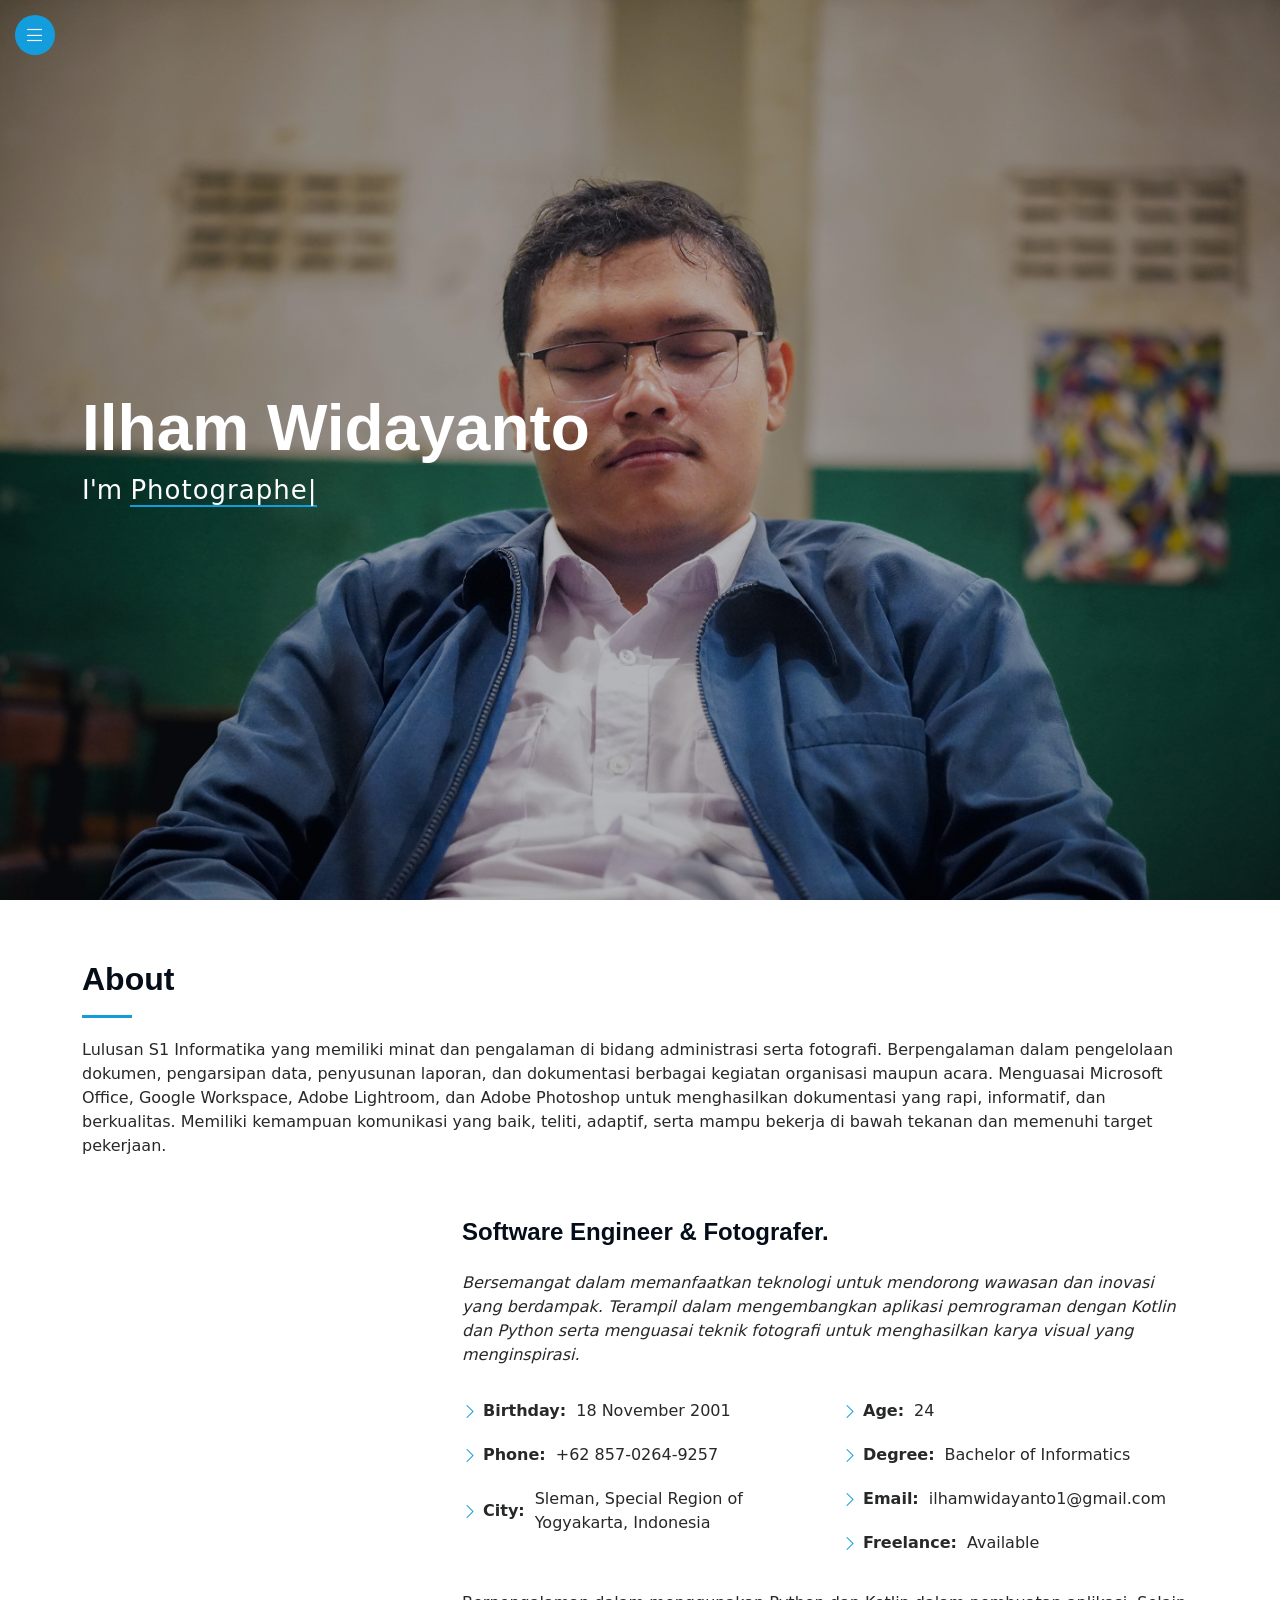
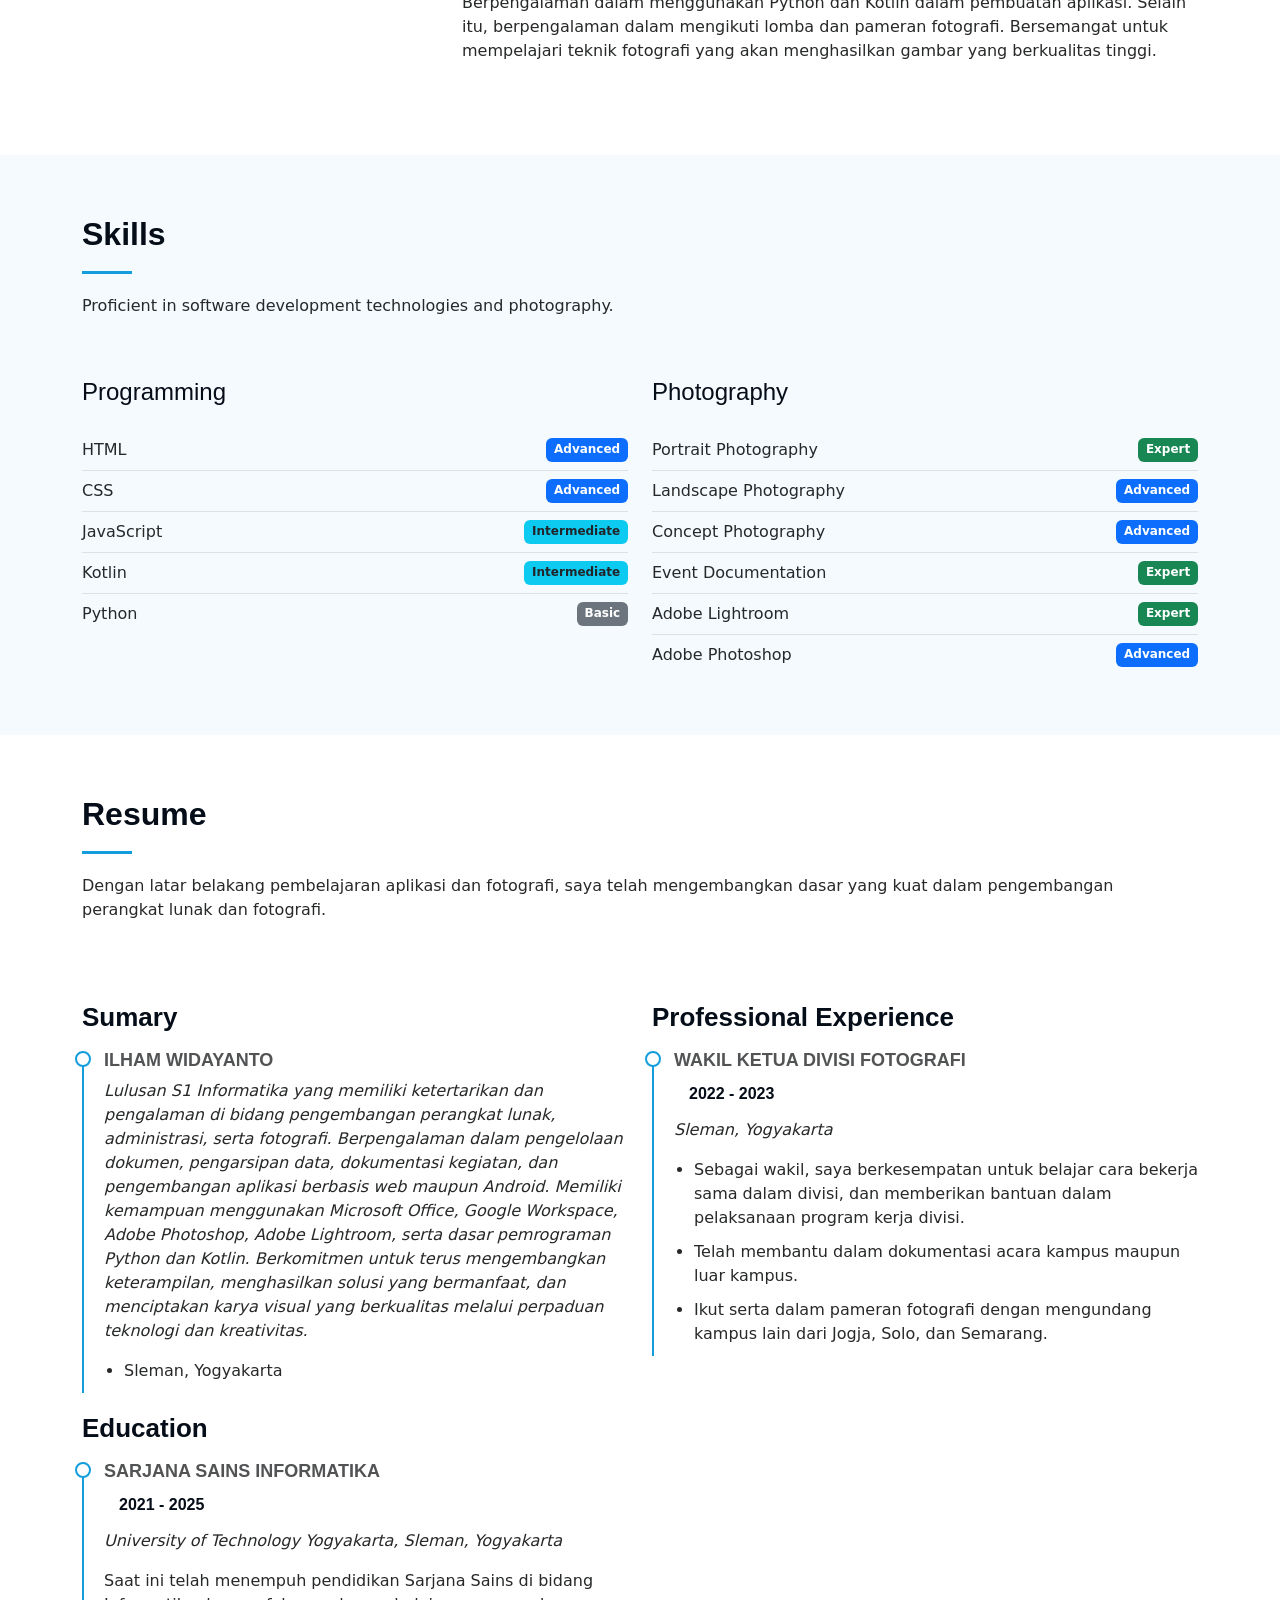
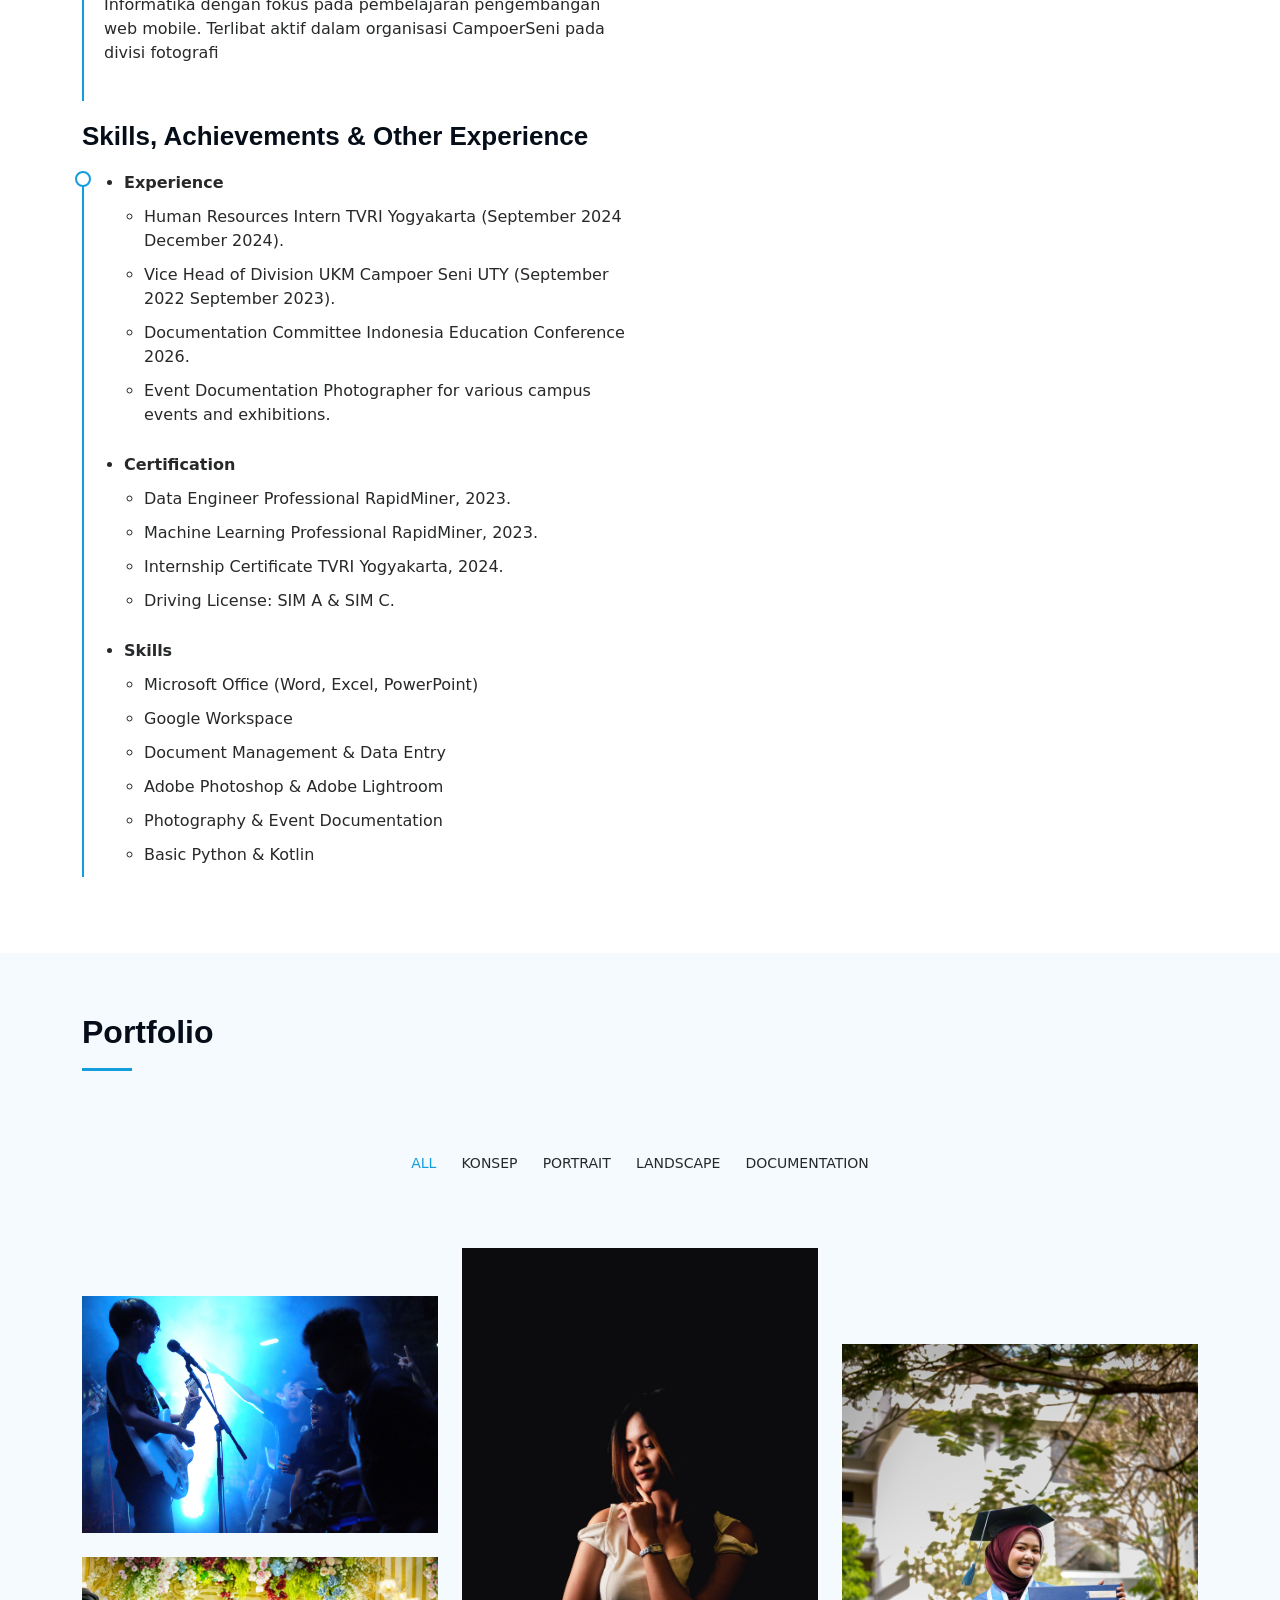
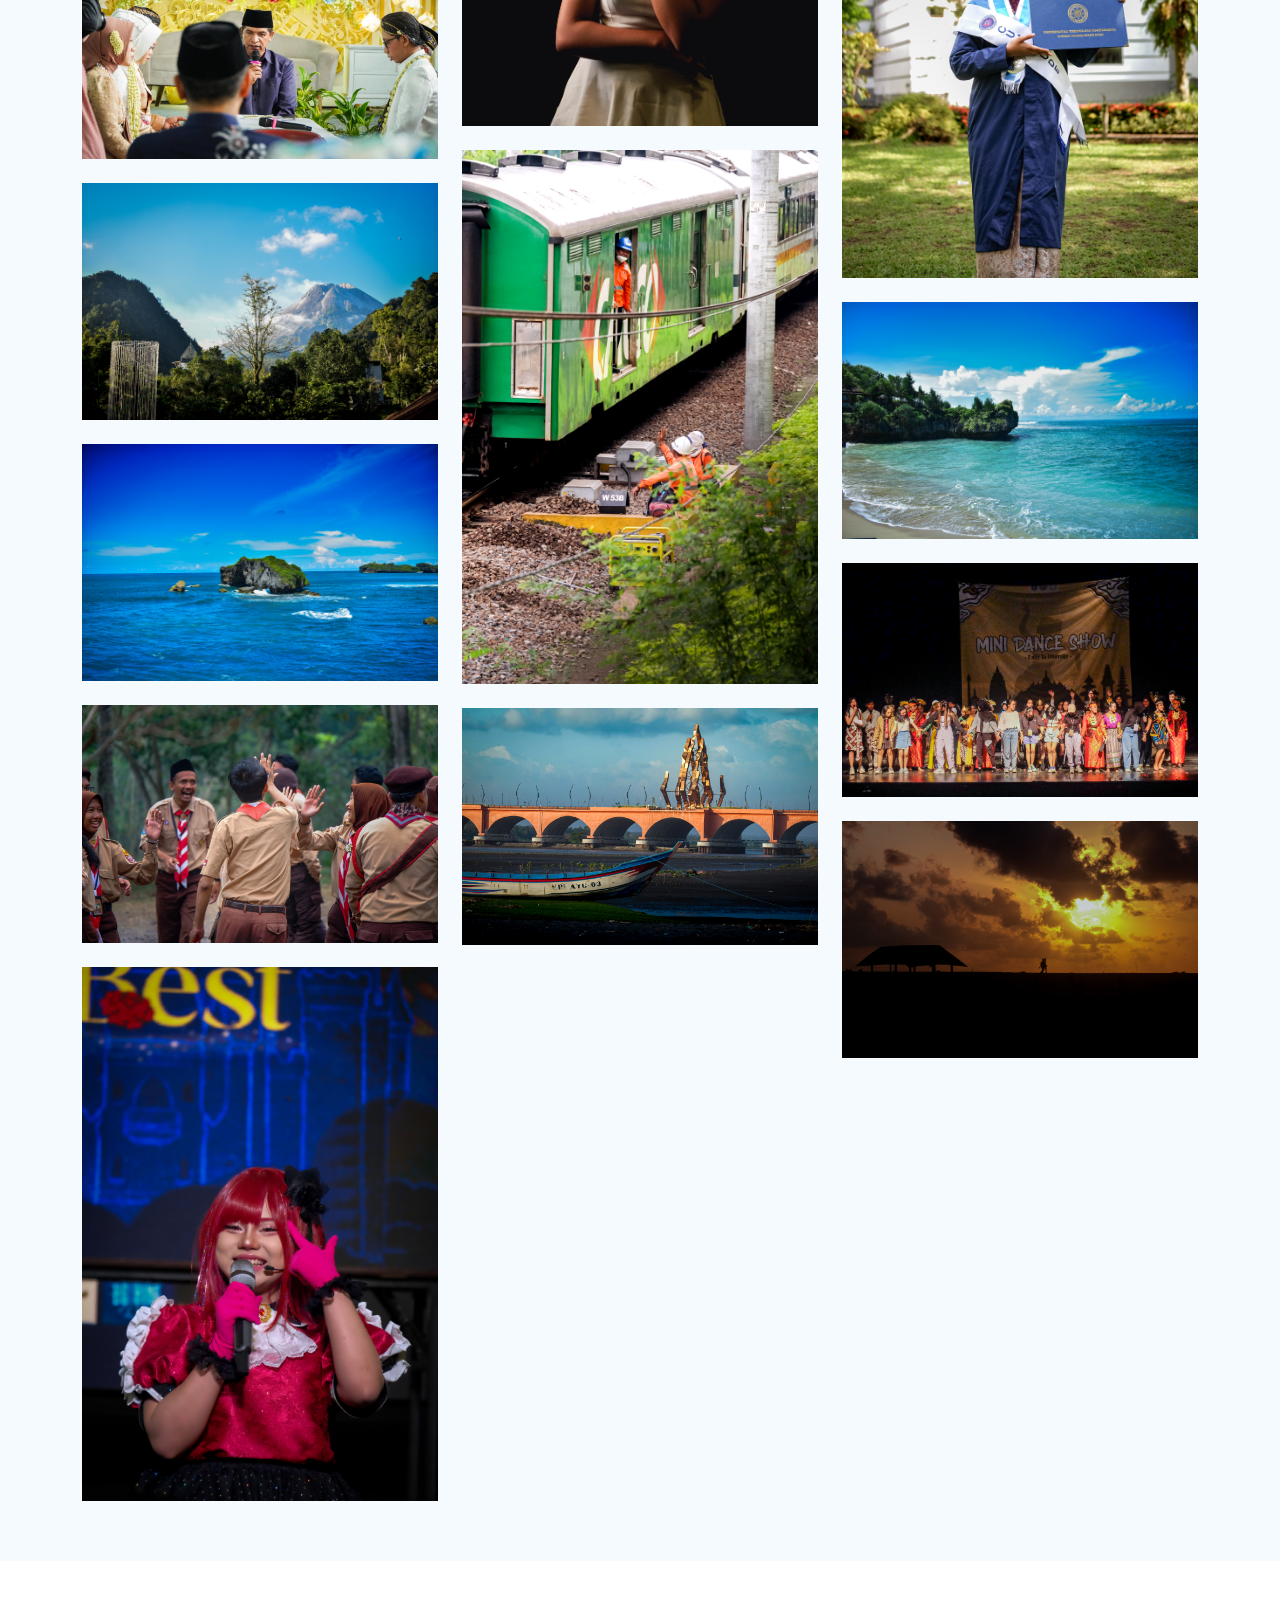
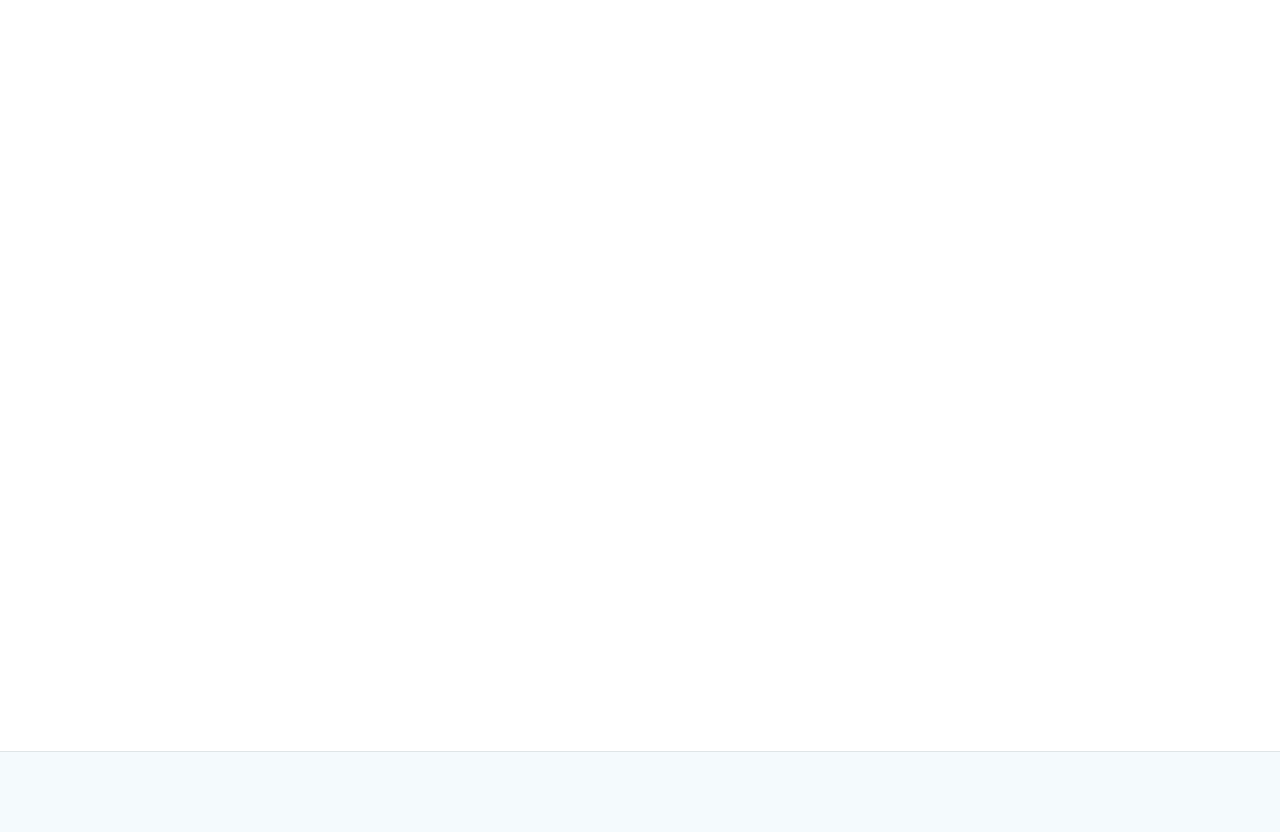
==== commit f480e06c: "Update portfolio section" ====
--- a/index.html
+++ b/index.html
@@ -126,80 +126,90 @@
     </section><!-- /About Section -->
 
     <!-- Skills Section -->
-    <section id="skills" class="skills section light-background">
-
-      <!-- Section Title -->
-      <div class="container section-title" data-aos="fade-up">
-        <h2>Skills</h2>
-        <p>Mahir dalam berbagai alat dan teknologi penting untuk pemrograman dan fotografi.</p>
-      </div><!-- End Section Title -->
-
-      <div class="container" data-aos="fade-up" data-aos-delay="100">
-
-        <div class="row skills-content skills-animation">
-
-          <div class="col-lg-6">
-
-            <div class="progress">
-              <span class="skill"><span>Kotlin</span> <i class="val">80%</i></span>
-              <div class="progress-bar-wrap">
-                <div class="progress-bar" role="progressbar" aria-valuenow="80" aria-valuemin="0" aria-valuemax="100"></div>
-              </div>
-            </div><!-- End Skills Item -->
-
-            <div class="progress">
-              <span class="skill"><span>Python</span> <i class="val">75%</i></span>
-              <div class="progress-bar-wrap">
-                <div class="progress-bar" role="progressbar" aria-valuenow="75" aria-valuemin="0" aria-valuemax="100"></div>
-              </div>
-            </div><!-- End Skills Item -->
-
-            <div class="progress">
-              <span class="skill"><span>Html</span> <i class="val">75%</i></span>
-              <div class="progress-bar-wrap">
-                <div class="progress-bar" role="progressbar" aria-valuenow="75" aria-valuemin="0" aria-valuemax="100"></div>
-              </div>
-            </div><!-- End Skills Item -->
-
-          </div>
-
-          <div class="col-lg-6">
-
-            <div class="progress">
-              <span class="skill"><span>Landscape</span> <i class="val">80%</i></span>
-              <div class="progress-bar-wrap">
-                <div class="progress-bar" role="progressbar" aria-valuenow="80" aria-valuemin="0" aria-valuemax="100"></div>
-              </div>
-            </div><!-- End Skills Item -->
-
-            <div class="progress">
-              <span class="skill"><span>Portrait</span> <i class="val">95%</i></span>
-              <div class="progress-bar-wrap">
-                <div class="progress-bar" role="progressbar" aria-valuenow="95" aria-valuemin="0" aria-valuemax="100"></div>
-              </div>
-            </div><!-- End Skills Item -->
-
-            <div class="progress">
-              <span class="skill"><span>Konsep</span> <i class="val">80%</i></span>
-              <div class="progress-bar-wrap">
-                <div class="progress-bar" role="progressbar" aria-valuenow="80" aria-valuemin="0" aria-valuemax="100"></div>
-              </div>
-            </div><!-- End Skills Item -->
-
-            <div class="progress">
-              <span class="skill"><span>Documentation</span> <i class="val">95%</i></span>
-              <div class="progress-bar-wrap">
-                <div class="progress-bar" role="progressbar" aria-valuenow="95" aria-valuemin="0" aria-valuemax="100"></div>
-              </div>
-            </div><!-- End Skills Item -->
-
-          </div>
-
-        </div>
-
-      </div>
-
-    </section><!-- /Skills Section -->
+<section id="skills" class="skills section light-background">
+
+  <!-- Section Title -->
+  <div class="container section-title" data-aos="fade-up">
+    <h2>Skills</h2>
+    <p>Proficient in software development technologies and photography.</p>
+  </div>
+
+  <div class="container" data-aos="fade-up" data-aos-delay="100">
+
+    <div class="row">
+
+      <!-- Programming Skills -->
+      <div class="col-lg-6">
+        <h4 class="mb-4">Programming</h4>
+
+        <div class="d-flex justify-content-between border-bottom py-2">
+          <span>HTML</span>
+          <span class="badge bg-primary">Advanced</span>
+        </div>
+
+        <div class="d-flex justify-content-between border-bottom py-2">
+          <span>CSS</span>
+          <span class="badge bg-primary">Advanced</span>
+        </div>
+
+        <div class="d-flex justify-content-between border-bottom py-2">
+          <span>JavaScript</span>
+          <span class="badge bg-info text-dark">Intermediate</span>
+        </div>
+
+        <div class="d-flex justify-content-between border-bottom py-2">
+          <span>Kotlin</span>
+          <span class="badge bg-info text-dark">Intermediate</span>
+        </div>
+
+        <div class="d-flex justify-content-between py-2">
+          <span>Python</span>
+          <span class="badge bg-secondary">Basic</span>
+        </div>
+
+      </div>
+
+      <!-- Photography Skills -->
+      <div class="col-lg-6">
+        <h4 class="mb-4">Photography</h4>
+
+        <div class="d-flex justify-content-between border-bottom py-2">
+          <span>Portrait Photography</span>
+          <span class="badge bg-success">Expert</span>
+        </div>
+
+        <div class="d-flex justify-content-between border-bottom py-2">
+          <span>Landscape Photography</span>
+          <span class="badge bg-primary">Advanced</span>
+        </div>
+
+        <div class="d-flex justify-content-between border-bottom py-2">
+          <span>Concept Photography</span>
+          <span class="badge bg-primary">Advanced</span>
+        </div>
+
+        <div class="d-flex justify-content-between border-bottom py-2">
+          <span>Event Documentation</span>
+          <span class="badge bg-success">Expert</span>
+        </div>
+
+        <div class="d-flex justify-content-between border-bottom py-2">
+          <span>Adobe Lightroom</span>
+          <span class="badge bg-success">Expert</span>
+        </div>
+
+        <div class="d-flex justify-content-between py-2">
+          <span>Adobe Photoshop</span>
+          <span class="badge bg-primary">Advanced</span>
+        </div>
+
+      </div>
+
+    </div>
+
+  </div>
+
+</section>
 
     <!-- Resume Section -->
     <section id="resume" class="resume section">
